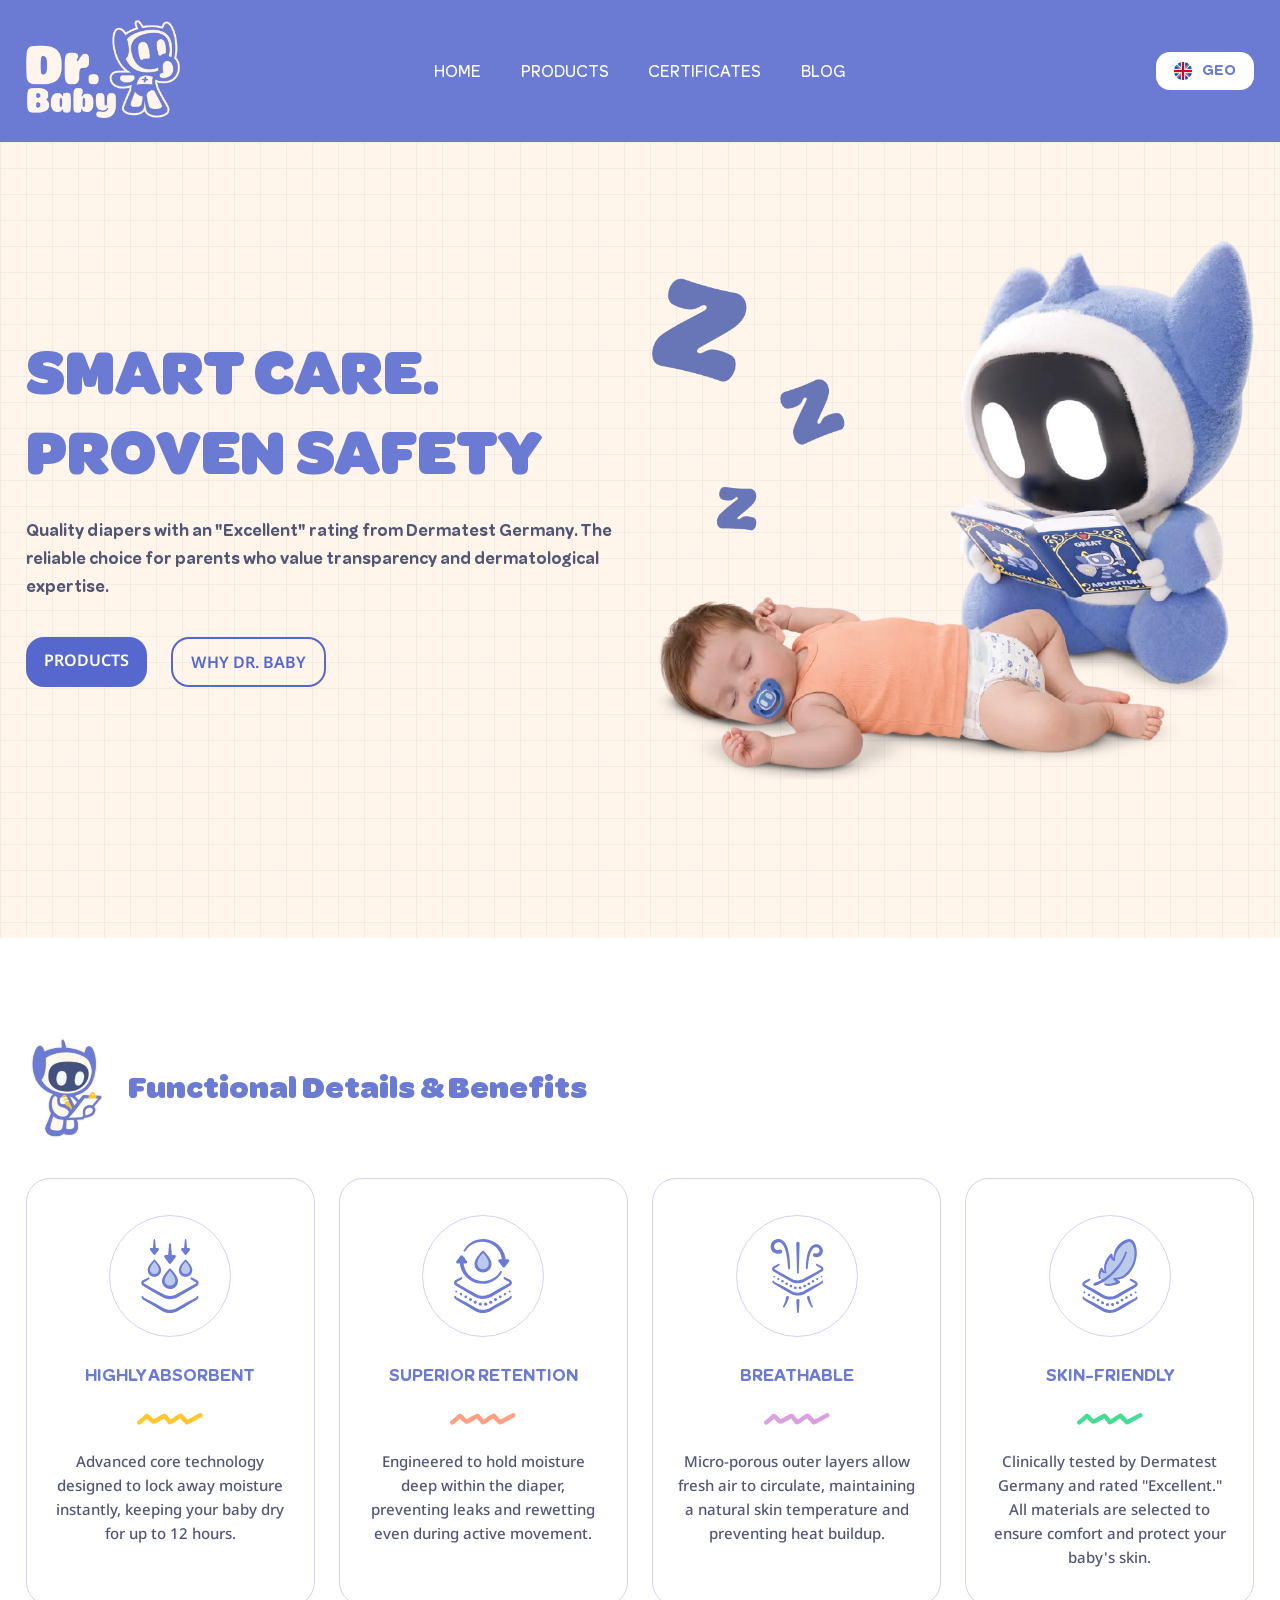
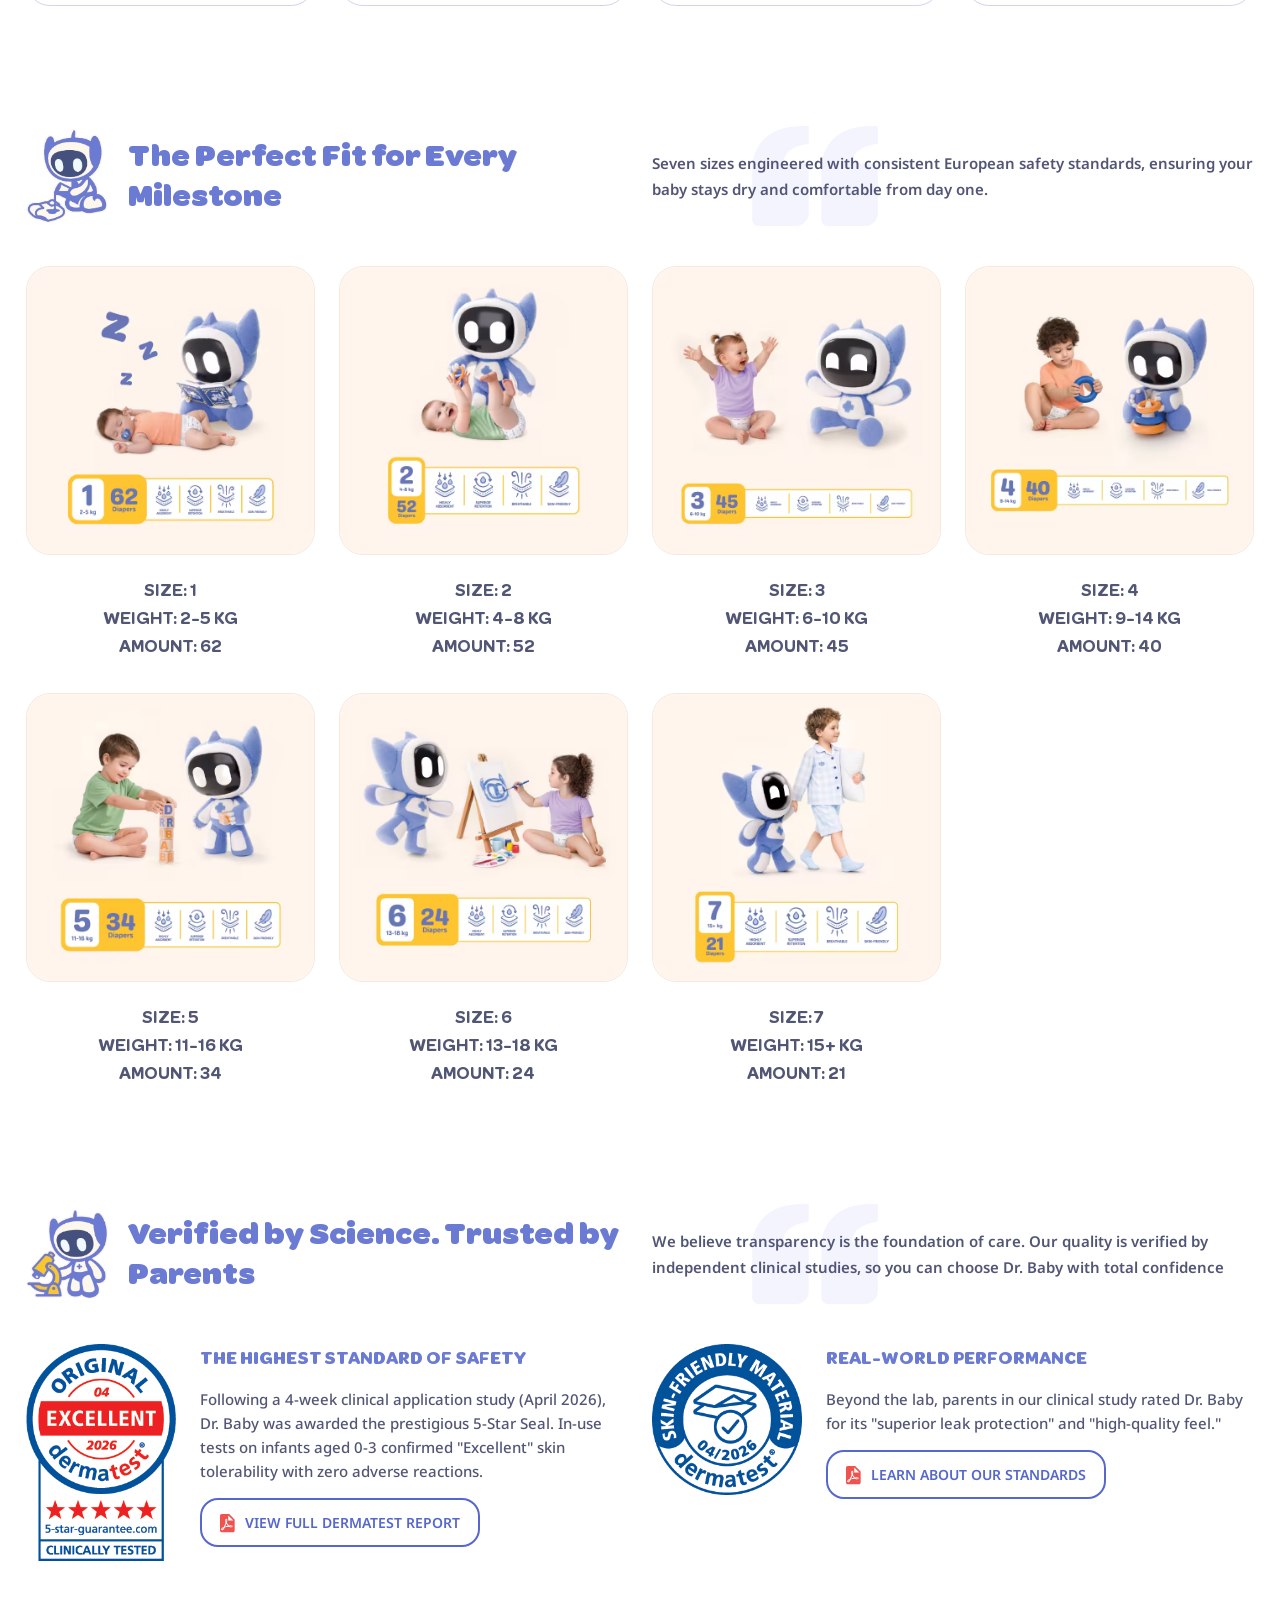
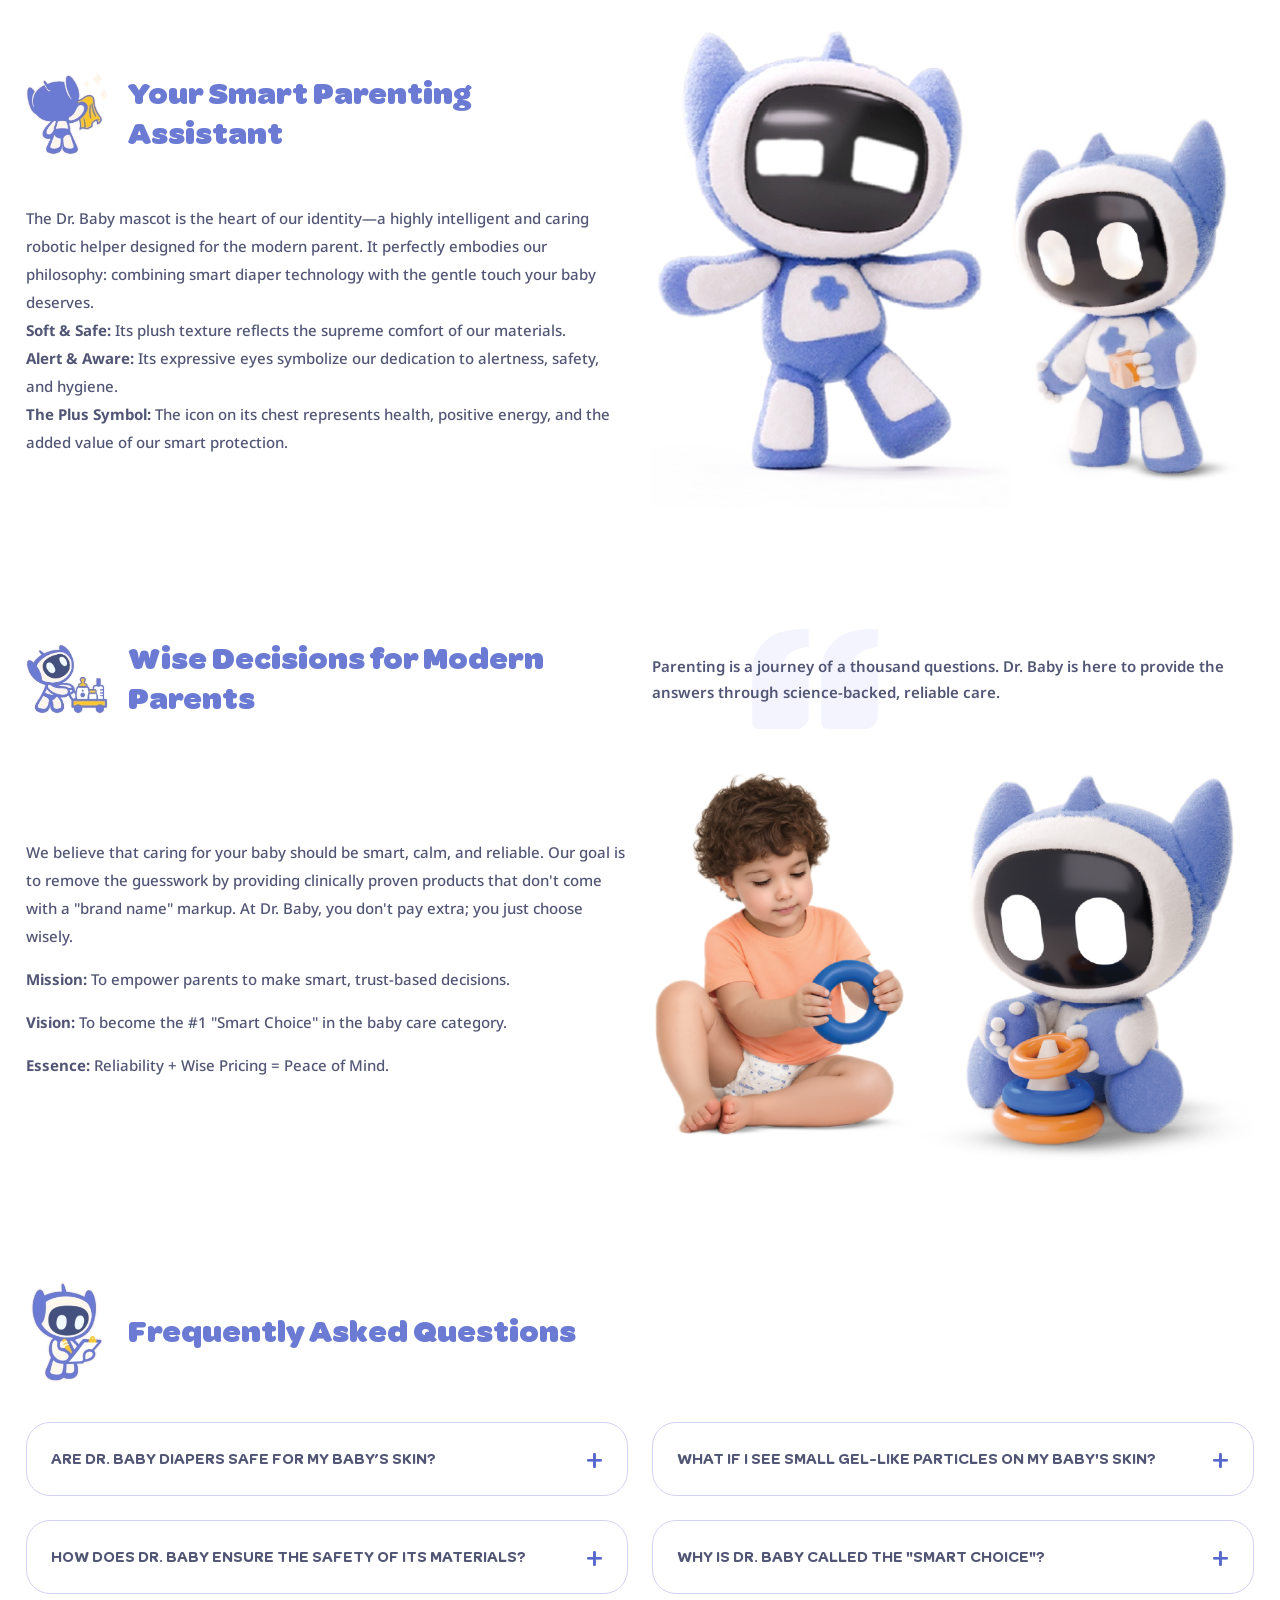
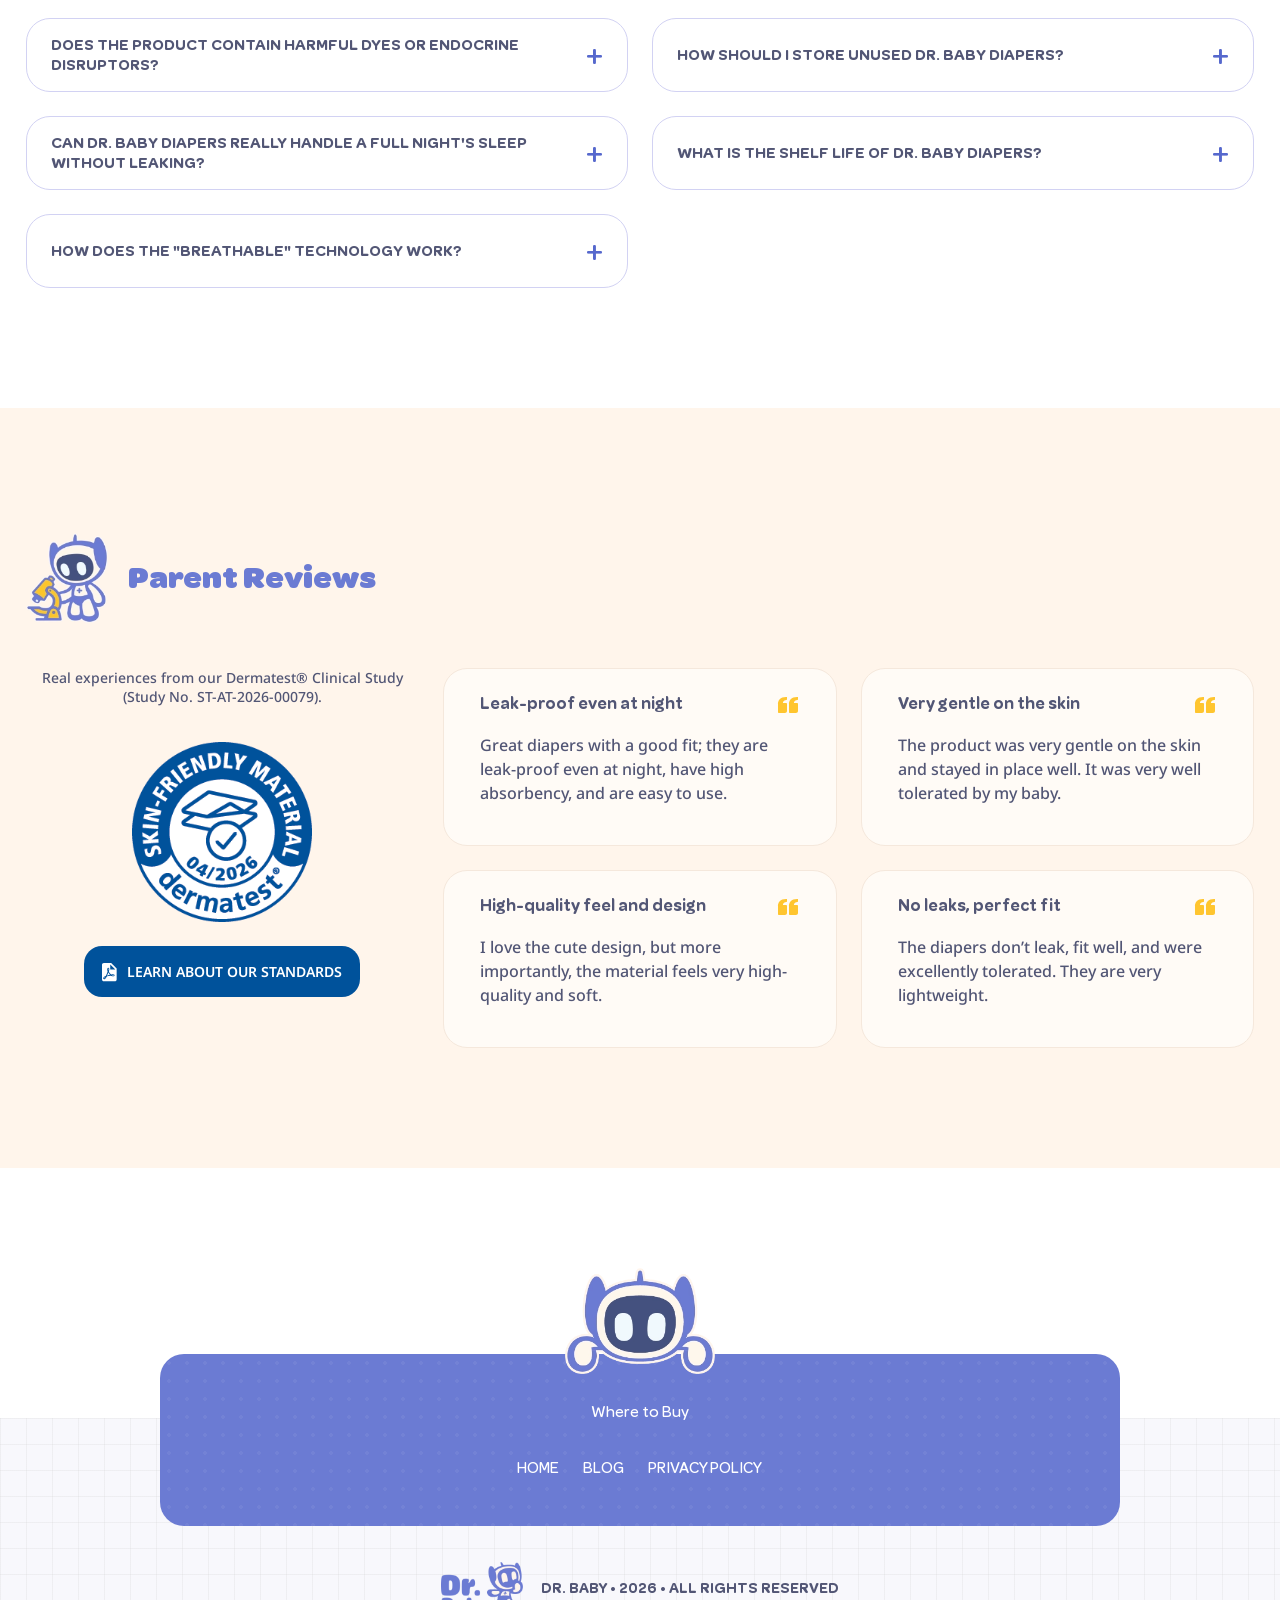
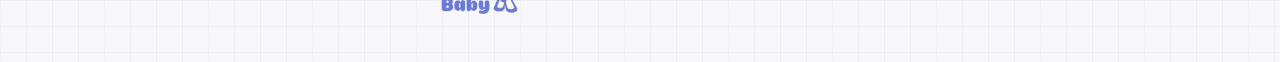
==== index-en.html @ a58a4345 "Add files via upload" ====
<!doctype html>
<html lang="ka_GE">
    <head>
        <!-- Global Meta Tags -->
        <meta charset="UTF-8" />
        <meta name="description" content="Iwebs HTML Meta Description" />
        <meta name="keywords" content="Iwebs, HTML, Meta, Keywords" />
        <meta name="author" content="Tsotne Kalandadze" />
        <meta name="copyright" content="Tsotne Kalandadze" />
        <meta name="robots" content="index,follow" />
        <meta name="theme-color" content="#000" />
        <meta name="viewport" content="width=device-width, initial-scale=1.0" />
        <!-- Open Graph Meta Tags -->
        <meta property="og:title" content="Iwebs HTML Open Graph Meta Title" />
        <meta property="og:type" content="website/article" />
        <meta property="og:url" content="https://localhost/" />
        <meta
            property="og:image"
            content="https://localhost/assets/media/images/meta-image.jpg"
        />
        <meta property="og:site_name" content="Iwebs HTML" />
        <meta
            property="og:description"
            content="Iwebs HTML Open Graph Meta Description"
        />
        <!-- Twitter Card Meta Tags -->
        <meta name="twitter:card" content="summary_large_image" />
        <meta
            name="twitter:description"
            content="Iwebs HTML Twitter Card Meta Description"
        />
        <meta
            name="twitter:title"
            content="Iwebs HTML Twitter Card Meta Title"
        />
        <meta
            name="twitter:image"
            content="https://localhost/assets/media/images/meta-image.jpg"
        />
        <meta name="twitter:site" content="@iwebshtml" />
        <meta name="twitter:creator" content="@iwebshtml" />
        <!-- Favicons -->
        <link
            rel="apple-touch-icon"
            sizes="180x180"
            href="assets/media/images/favicon/apple-touch-icon.png"
        />
        <link
            rel="icon"
            type="image/png"
            sizes="32x32"
            href="assets/media/images/favicon/favicon-32x32.png"
        />
        <link
            rel="icon"
            type="image/png"
            sizes="16x16"
            href="assets/media/images/favicon/favicon-16x16.png"
        />
        <link rel="manifest" href="site.webmanifest" />
        <!-- Title -->
        <title>Iwebs HTML - Title Tag</title>
        <!-- Canonical URLs -->
        <link rel="canonical" href="https://localhost/" />
        <!-- Styles -->
        <link rel="stylesheet" href="assets/css/fonts.css" />
        <link rel="stylesheet" href="assets/css/main.css" />
        <link rel="stylesheet" href="assets/css/responsive.css" />
    </head>
    <body>
        <header class="main-header">
            <div class="main-header-ui container">
                <div class="header-ui-lft">
                    <a href="#">
                        <img class="header-logo-img" 
                        title="Dr. Baby"
                        alt="Dr. Baby Logo" 
                        src="assets/media/images/drbaby-logo-white.webp">
                    </a>
                </div>

                <div class="header-ui-ctr">
                    <input type="checkbox" id="hamburger" class="hamburger" />
                    <label for="hamburger" class="hamburger-label">
                        <div class="hamburger-icon">
                            <div></div>
                        </div>
                    </label>
                    <nav class="main-nav">
                        <ul>
                            <li><a href="#">Home</a></li>
                            <li><a href="#">Products</a></li>
                            <li><a href="#">Certificates</a></li>
                            <li><a href="#">Blog</a></li>
                        </ul>
                    </nav>
                </div>

                <div class="header-ui-rgt">
                    <a href="index.html" class="lang-btn">
                        <div class="lang-btn-icon lang-btn-en"></div>
                        <span class="lang-btn-txt">GEO</span>
                    </a>
                </div>
            </div>
        </header>
        <!-- /END OF MAIN HEADER -->

        <main class="main-content">

            <section class="hero-section">
                <div class="hero-section-ui container grid grid-2">
                    <div class="hero-section-lft">
                        <div class="hero-section-lft-ui">
                            <h1 class="hero-section-h1">Smart Care. <br> Proven Safety</h1>
                            <h2 class="hero-section-h2">Quality diapers with an "Excellent" rating from Dermatest Germany. The reliable choice for parents who value transparency and dermatological expertise.</h2>
                            <div class="hero-btns">
                                <a href="#" class="btn-standard btn-purple">Products</a>
                                <a href="#" class="btn-standard btn-transparent">Why dr. baby</a>
                            </div>
                        </div>
                    </div>
                    <div class="hero-section-rgt">
                        <div class="hero-section-img-div"></div>
                    </div>
                </div>
            </section>
            <!-- /END OF HERO SECTION -->

            <section class="features-section">
                <div class="features-section-ui container">
                    
                    <div class="section-header">
                        <div class="section-header-lft">
                            <div class="section-mascot features-section-mascot"></div>
                            <h3 class="section-header-h3">Functional Details & Benefits</h3>
                        </div>
                    </div>

                    <div class="features-cards grid grid-4">
                        
                        <div class="features-card">
                            <div class="features-card-icon features-card-icon-1"></div>
                            <span class="features-card-title">HIGHLY ABSORBENT</span>
                            <div class="features-card-line features-card-line-1"></div>
                            <span class="features-card-txt">Advanced core technology designed to lock away moisture instantly, keeping your baby dry for up to 12 hours.</span>
                        </div>

                        <div class="features-card">
                            <div class="features-card-icon features-card-icon-2"></div>
                            <span class="features-card-title">SUPERIOR RETENTION</span>
                            <div class="features-card-line features-card-line-2"></div>
                            <span class="features-card-txt"> Engineered to hold moisture deep within the diaper, preventing leaks and rewetting even during active movement.</span>
                        </div>

                        <div class="features-card">
                            <div class="features-card-icon features-card-icon-3"></div>
                            <span class="features-card-title">BREATHABLE</span>
                            <div class="features-card-line features-card-line-3"></div>
                            <span class="features-card-txt">Micro-porous outer layers allow fresh air to circulate, maintaining a natural skin temperature and preventing heat buildup.</span>
                        </div>

                        <div class="features-card">
                            <div class="features-card-icon features-card-icon-4"></div>
                            <span class="features-card-title">SKIN-FRIENDLY</span>
                            <div class="features-card-line features-card-line-4"></div>
                            <span class="features-card-txt">Clinically tested by Dermatest Germany and rated "Excellent." All materials are selected to ensure comfort and protect your baby's skin.</span>
                        </div>
                    
                    </div>
                
                </div>
            </section>
            <!-- /END OF FEATURES SECTION -->

            <section class="products-section">
                <div class="products-section-ui container">
                    
                    <div class="section-header section-header-wq">
                        <div class="section-header-lft">
                            <div class="section-mascot products-section-mascot"></div>
                            <h3 class="section-header-h3">The Perfect Fit for Every Milestone</h3>
                        </div>
                        <div class="section-header-rgt">
                            <p class="section-header-quote">Seven sizes engineered with consistent European safety standards, ensuring your baby stays dry and comfortable from day one.</p>
                        </div>
                    </div>

                    <div class="product-cards grid grid-4">
                        
                        <div class="product-card">
                            <div class="product-card-img-div">
                                <img class="product-card-img img-scale" 
                                alt="DR.BABY Product Image"
                                title="DR.BABY Product Image"
                                src="assets/media/images/product-images/Product-1-1.avif">
                            </div>
                            <div class="product-card-info">
                                <span class="product-card-info-txt">Size: 1</span>
                                <span class="product-card-info-txt">Weight: 2-5 KG</span>
                                <span class="product-card-info-txt">Amount: 62</span>
                            </div>
                        </div>

                        <div class="product-card">
                            <div class="product-card-img-div">
                                <img class="product-card-img img-scale" 
                                alt="DR.BABY Product Image"
                                title="DR.BABY Product Image"
                                src="assets/media/images/product-images/Product-2-2.avif">
                            </div>
                            <div class="product-card-info">
                                <span class="product-card-info-txt">Size: 2</span>
                                <span class="product-card-info-txt">Weight: 4-8 KG</span>
                                <span class="product-card-info-txt">Amount: 52</span>
                            </div>
                        </div>

                        <div class="product-card">
                            <div class="product-card-img-div">
                                <img class="product-card-img img-scale" 
                                alt="DR.BABY Product Image"
                                title="DR.BABY Product Image"
                                src="assets/media/images/product-images/Product-3-3.avif">
                            </div>
                            <div class="product-card-info">
                                <span class="product-card-info-txt">Size: 3</span>
                                <span class="product-card-info-txt">Weight: 6-10 KG</span>
                                <span class="product-card-info-txt">Amount: 45</span>
                            </div>
                        </div>

                        <div class="product-card">
                            <div class="product-card-img-div">
                                <img class="product-card-img img-scale" 
                                alt="DR.BABY Product Image"
                                title="DR.BABY Product Image"
                                src="assets/media/images/product-images/Product-4-4.avif">
                            </div>
                            <div class="product-card-info">
                                <span class="product-card-info-txt">Size: 4</span>
                                <span class="product-card-info-txt">Weight: 9-14 KG</span>
                                <span class="product-card-info-txt">Amount: 40</span>
                            </div>
                        </div>

                        <div class="product-card">
                            <div class="product-card-img-div">
                                <img class="product-card-img img-scale" 
                                alt="DR.BABY Product Image"
                                title="DR.BABY Product Image"
                                src="assets/media/images/product-images/Product-5-5.avif">
                            </div>
                            <div class="product-card-info">
                                <span class="product-card-info-txt">Size: 5</span>
                                <span class="product-card-info-txt">Weight: 11-16 KG</span>
                                <span class="product-card-info-txt">Amount: 34</span>
                            </div>
                        </div>

                        <div class="product-card">
                            <div class="product-card-img-div">
                                <img class="product-card-img img-scale" 
                                alt="DR.BABY Product Image"
                                title="DR.BABY Product Image"
                                src="assets/media/images/product-images/Product-6-6.avif">
                            </div>
                            <div class="product-card-info">
                                <span class="product-card-info-txt">Size: 6</span>
                                <span class="product-card-info-txt">Weight: 13-18 KG</span>
                                <span class="product-card-info-txt">Amount: 24</span>
                            </div>
                        </div>

                        <div class="product-card">
                            <div class="product-card-img-div">
                                <img class="product-card-img img-scale" 
                                alt="DR.BABY Product Image"
                                title="DR.BABY Product Image"
                                src="assets/media/images/product-images/Product-7-7.avif">
                            </div>
                            <div class="product-card-info">
                                <span class="product-card-info-txt">Size: 7</span>
                                <span class="product-card-info-txt">Weight: 15+ KG</span>
                                <span class="product-card-info-txt">Amount: 21</span>
                            </div>
                        </div>
                    
                    </div>
                
                </div>
            </section>
            <!-- /END OF PRODUCTS SECTION -->

            <!--<section class="certificates-section">
                <div class="certificates-section-ui container">

                    <div class="section-header section-header-wq">
                        <div class="section-header-lft">
                            <div class="section-mascot certificates-section-mascot"></div>
                            <h3 class="section-header-h3">მეცნიერულად დადასტურებული სანდოობა მშობლებისთვის</h3>
                        </div>
                        <div class="section-header-rgt">
                            <div class="section-header-quote-icon"></div>
                            <p class="section-header-quote">გვჯერა, რომ ნდობა გამჭვირვალობითაა გამართლებული. საფენების ხარისხი შემოწმებული და აღიარებულია დამოუკიდებელი კლინიკური კვლევებით.</p>
                        </div>
                    </div>

                    <div class="certificates-ui grid grid-4">
                        
                        <div class="certificates">
                            
                            <div class="certificate">
                                <div class="certificate-image-div">
                                     <img alt=""
                                     title=""
                                     class="certificate-image"
                                     src="assets/media/images/CERTIFICATE-1.webp" alt="">
                                </div>
                                <div class="certificate-info">
                                    <span class="certificate-title">უსაფრთხოების უმაღლესი სტანდარტი</span>
                                    <p class="certificate-description">4-კვირიანი კლინიკური კვლევის შემდეგ Dr. Baby-ის 5-ვარსკვლავიანი ბეჭედი მიენიჭა. 0-3 ასაკის ჩვილებში ჩატარებული ტესტების შედეგად შეინიშნა კანის ,,განსაკუთრებული ამტანობა” ყოველგვარი უკუჩვენების გარეშე.</p>
                                    <a href="#" 
                                       target="_blank"
                                       class="btn-standard btn-transparent btn-transparent-file certificates-btn">
                                       <span class="file-btn-icon file-btn-icon-red"></span>
                                        სრული ანგარიში
                                    </a>
                                </div>
                            </div>

                            <div class="line line-blue certificates-line"></div>

                            <div class="certificate">
                                <div class="certificate-image-div">
                                     <img alt=""
                                     title=""
                                     class="certificate-image"
                                     src="assets/media/images/CERTIFICATE-2.webp" alt="">
                                </div>
                                <div class="certificate-info">
                                    <span class="certificate-title">რეალური შედეგები</span>
                                    <p class="certificate-description">კლინიკურ კვლევაში მონაწილე მშობლები აღნიშნავენ, რომ Dr. Baby-ის საფენები უმაღლესი ეფექტურობით და შესანიშნავი ხარისხით გამოირჩევა.</p>
                                    <a href="#" 
                                       target="_blank"
                                       class="btn-standard btn-transparent btn-transparent-file certificates-btn">
                                       <span class="file-btn-icon file-btn-icon-red"></span>
                                        გაეცანით სტანდარტებს
                                    </a>
                                </div>
                            </div>

                        </div>
                        
                        <div class="certificates-3d-mascot-div">

                            <div class="certificates-3d-mascot"></div>

                        </div>
                    
                    </div>
                
                </div>
            </section>-->
            <!-- /END OF CERTIFICATES SECTION -->

            <section class="certificates-section-v2">
                <div class="certificates-section-ui-v2 container">

                    <div class="section-header section-header-wq">
                        <div class="section-header-lft">
                            <div class="section-mascot certificates-section-mascot"></div>
                            <h3 class="section-header-h3">Verified by Science. Trusted by Parents</h3>
                        </div>
                        <div class="section-header-rgt">
                            <p class="section-header-quote">We believe transparency is the foundation of care. Our quality is verified by independent clinical studies, so you can choose Dr. Baby with total confidence</p>
                        </div>
                    </div>

                    <div class="certificates-ui-v2 grid grid-2">
                        
                        <div class="certificate-v1">
                            <div class="certificate-v1-image-div">
                                <img alt=""
                                title=""
                                class="certificate-image-v1"
                                src="assets/media/images/CERTIFICATE-1.webp" alt="">
                            </div>
                            <div class="certificate-info-v1">
                                <span class="certificate-title">The Highest Standard of Safety</span>
                                <p class="certificate-description">Following a 4-week clinical application study (April 2026), Dr. Baby was awarded the prestigious 5-Star Seal. In-use tests on infants aged 0-3 confirmed "Excellent" skin tolerability with zero adverse reactions.</p>
                                <a href="#" 
                                    target="_blank"
                                    class="btn-standard btn-transparent btn-transparent-file certificates-btn">
                                    <span class="file-btn-icon file-btn-icon-red"></span>
                                    View Full Dermatest Report
                                </a>
                            </div>
                        </div>
                        
                        <div class="certificate-v1">
                            <div class="certificate-v1-image-div">
                                <img alt=""
                                title=""
                                class="certificate-image-v1"
                                src="assets/media/images/CERTIFICATE-2.webp" alt="">
                            </div>
                            <div class="certificate-info-v1">
                                <span class="certificate-title">Real-World Performance</span>
                                <p class="certificate-description">Beyond the lab, parents in our clinical study rated Dr. Baby for its "superior leak protection" and "high-quality feel."</p>
                                <a href="#" 
                                    target="_blank"
                                    class="btn-standard btn-transparent btn-transparent-file certificates-btn">
                                    <span class="file-btn-icon file-btn-icon-red"></span>
                                    Learn About Our Standards
                                </a>
                            </div>
                        </div>
                    
                    </div>

                </div>
            </section>

            <section class="mascot-section">
                <div class="mascot-section-ui container">

                    <div class="about-mascot-content grid grid-2">
                        
                        <div class="about-mascot-content-lft">

                            <div class="section-header mascot-section-header">
                                <div class="section-header-lft">
                                    <div class="section-mascot mascot-section-mascot"></div>
                                    <h3 class="section-header-h3">Your Smart Parenting Assistant</h3>
                                </div>
                            </div>

                            <div class="about-mascot-txt-div">
                                <p class="about-mascot-txt">The Dr. Baby mascot is the heart of our identity—a highly intelligent and caring robotic helper designed for the modern parent. It perfectly embodies our philosophy: combining smart diaper technology with the gentle touch your baby deserves.
                                    <br><b>Soft & Safe:</b> Its plush texture reflects the supreme comfort of our materials. 
                                    <br><b>Alert & Aware:</b> Its expressive eyes symbolize our dedication to alertness, safety, and hygiene.
 
                                    <br><b>The Plus Symbol:</b> The icon on its chest represents health, positive energy, and the added value of our smart protection. 
                                </p>
                            </div>
                        
                        </div>
                        
                        <div class="about-mascot-content-rgt">
                            <div class="about-mascot-3d-mascot"></div>
                        </div>
                    
                    </div>

                </div>
            </section>
            <!-- /END OF ABOUT MASCOT SECTION -->

            <section class="about-us-section">
                <div class="about-us-section-ui container">

                    <div class="section-header section-header-wq mascot-section-header">
                        <div class="section-header-lft">
                            <div class="section-mascot about-us-section-mascot"></div>
                            <h3 class="section-header-h3">Wise Decisions for Modern Parents</h3>
                        </div>
                         <div class="section-header-rgt">
                            <p class="section-header-quote">Parenting is a journey of a thousand questions. Dr. Baby is here to provide the answers through science-backed, reliable care.</p>
                        </div>
                    </div>

                    <div class="about-us-ui grid grid-2">

                        <div class="about-us-ui-lft">
                            <div class="about-us-ui-lft-content">
                                <p class="about-us-txt">We believe that caring for your baby should be smart, calm, and reliable. Our goal is to remove the guesswork by providing clinically proven products that don't come with a "brand name" markup. At Dr. Baby, you don't pay extra; you just choose wisely.</p>
                                <p class="about-us-txt"><b>Mission:</b> To empower parents to make smart, trust-based decisions.</p>
                                <p class="about-us-txt"><b>Vision:</b> To become the #1 "Smart Choice" in the baby care category.</p> 
                                <p class="about-us-txt"><b>Essence:</b> Reliability + Wise Pricing = Peace of Mind.</p>
                            </div>
                        </div>

                        <div class="about-us-ui-rgt">
                            <div class="about-us-ui-img-div"></div>
                        </div>

                    </div>

                </div>
            </section>
            <!-- /END OF ABOUT US SECTION -->

            <section class="faq-section">
                <div class="faq-section-ui container">

                    <div class="section-header">
                        <div class="section-header-lft">
                            <div class="section-mascot features-section-mascot"></div>
                            <h3 class="section-header-h3">Frequently Asked Questions</h3>
                        </div>
                    </div>

                    <div class="faq-container">
                        
                        <div class="faq-column">
                            
                            <div class="faq-item">
                                <button class="faq-question">
                                    Are Dr. Baby diapers safe for my baby’s skin?
                                    <span class="icon">+</span>
                                </button>
                            
                                <div class="faq-answer">
                                    <div class="faq-answer-inner">
                                        <p>Yes. Dr. Baby diapers have been clinically tested under dermatological control and awarded the 5-Star Seal by Dermatest Germany. In a 4-week clinical study (April 2026), the product was rated "Excellent" with zero skin reactions or irritation reported among test subjects.</p>
                                    </div>
                                </div>
                            </div>

                            <div class="faq-item">
                                <button class="faq-question">
                                    How does Dr. Baby ensure the safety of its materials?
                                    <span class="icon">+</span>
                                </button>
                            
                                <div class="faq-answer">
                                    <div class="faq-answer-inner">
                                        <p>We prioritize safety at the source by selecting non-hazardous raw materials. Our core components, such as the breathable films and nonwoven fabrics, are evaluated for cytotoxicity and skin compatibility. They contain no substances of very high concern (SVHC) and are not classified as persistent, bioaccumulative, or toxic (PBT).</p>
                                    </div>
                                </div>
                            </div>

                            <div class="faq-item">
                                <button class="faq-question">
                                    Does the product contain harmful dyes or endocrine disruptors?
                                    <span class="icon">+</span>
                                </button>
                            
                                <div class="faq-answer">
                                    <div class="faq-answer-inner">
                                        <p>No. Our materials do not contain substances with endocrine-disrupting properties. Any pigments used are encapsulated within the resin and are not intended for release, ensuring they do not come into direct contact with your baby's skin.</p>
                                    </div>
                                </div>
                            </div>

                             <div class="faq-item">
                                <button class="faq-question">
                                    Can Dr. Baby diapers really handle a full night's sleep without leaking?
                                    <span class="icon">+</span>
                                </button>
                            
                                <div class="faq-answer">
                                    <div class="faq-answer-inner">
                                        <p>Yes. Our "Superior Retention" technology is designed to hold moisture deep within the diaper. During our clinical study, parents specifically noted that the diapers are "leak-proof even at night" and maintain their fit even during active movement.</p>
                                    </div>
                                </div>
                            </div>

                             <div class="faq-item">
                                <button class="faq-question">
                                    How does the "Breathable" technology work?
                                    <span class="icon">+</span>
                                </button>
                            
                                <div class="faq-answer">
                                    <div class="faq-answer-inner">
                                        <p>Dr. Baby uses a specialized Polyethylene Breathable Film. This material is designed to prevent leaks while allowing air to circulate, which helps maintain a natural skin temperature and protects the skin from moisture-related irritation.</p>
                                    </div>
                                </div>
                            </div>

                        </div><!-- /end of faq-column-1 -->

                        <div class="faq-column">

                            <div class="faq-item">
                                <button class="faq-question">
                                    What if I see small gel-like particles on my baby's skin? 
                                    <span class="icon">+</span>
                                </button>
                            
                                <div class="faq-answer">
                                    <div class="faq-answer-inner">
                                        <p>These particles are part of our safe, absorbent gelling material. Like all ingredients in our diapers, this material is non-toxic and is not a skin sensitizer. If particles appear, they can be easily removed by gently wiping your baby's skin.</p>
                                    </div>
                                </div>
                            </div>

                            <div class="faq-item">
                                <button class="faq-question">
                                    Why is Dr. Baby called the "Smart Choice"?
                                    <span class="icon">+</span>
                                </button>
                            
                                <div class="faq-answer">
                                    <div class="faq-answer-inner">
                                        <p>Dr. Baby represents a balance of high-level European testing and wise pricing. We invest in independent laboratory verification, like our Dermatest® "Excellent" rating, to provide the same level of safety as legacy brands without the expensive marketing markups.</p>
                                    </div>
                                </div>
                            </div>

                            <div class="faq-item">
                                <button class="faq-question">
                                    How should I store unused Dr. Baby diapers?
                                    <span class="icon">+</span>
                                </button>
                            
                                <div class="faq-answer">
                                    <div class="faq-answer-inner">
                                        <p>To maintain optimal functional properties, keep diapers in a dry, cool, and closed environment away from direct sunlight.</p>
                                    </div>
                                </div>
                            </div>

                            <div class="faq-item">
                                <button class="faq-question">
                                    What is the shelf life of Dr. Baby diapers?
                                    <span class="icon">+</span>
                                </button>
                            
                                <div class="faq-answer">
                                    <div class="faq-answer-inner">
                                        <p>When stored correctly, our high-quality materials are expected to remain stable with no loss of functional properties for at least 12 months from the date of manufacture.</p>
                                    </div>
                                </div>
                            </div>

                        </div><!-- /end of faq-column-2 -->
                    </div>

                </div>
            </section>
            <!-- /END OF FAQ SECTION -->

            <section class="ratings-section">
                <div class="ratings-section-ui container">

                    <div class="section-header">
                        <div class="section-header-lft">
                            <div class="section-mascot certificates-section-mascot"></div>
                            <h3 class="section-header-h3">Parent Reviews</h3>
                        </div>
                    </div>

                    <div class="ratings-ui grid grid-3">
                        
                        <div class="ratings-ui-lft">
                            
                            <div class="ratings-disclaimer">
                                <span class="ratings-disclaimer-txt">Real experiences from our Dermatest® Clinical Study (Study No. ST-AT-2026-00079).</span>
                            </div>
                            
                            <div class="ratings-certificate">
                                
                                <img title=""
                                alt=""
                                src="assets/media/images/CERTIFICATE-2.webp"
                                class="ratings-certificate-img">
                                
                                <a href="#" 
                                target="_blank"
                                class="btn-standard btn-blue btn-blue-file ratings-btn">
                                <span class="file-btn-icon file-btn-icon-blue"></span>
                                Learn About Our Standards
                                </a>

                            </div>

                        </div>

                        <div class="ratings-ui-rgt grid grid-2">

                            <div class="rating-card">
                                <div class="rating-card-top">
                                    <span class="rating-card-title">Leak-proof even at night</span>
                                    <div class="rating-card-quote-icon"></div>
                                </div>
                                <p class="rating-card-txt">Great diapers with a good fit; they are leak-proof even at night, have high absorbency, and are easy to use.</p>
                            </div>

                            <div class="rating-card">
                                <div class="rating-card-top">
                                    <span class="rating-card-title">Very gentle on the skin</span>
                                    <div class="rating-card-quote-icon"></div>
                                </div>
                                <p class="rating-card-txt">The product was very gentle on the skin and stayed in place well. It was very well tolerated by my baby.</p>
                            </div>

                            <div class="rating-card">
                                <div class="rating-card-top">
                                    <span class="rating-card-title">High-quality feel and design</span>
                                    <div class="rating-card-quote-icon"></div>
                                </div>
                                <p class="rating-card-txt">I love the cute design, but more importantly, the material feels very high-quality and soft.</p>
                            </div>

                            <div class="rating-card">
                                <div class="rating-card-top">
                                    <span class="rating-card-title">No leaks, perfect fit</span>
                                    <div class="rating-card-quote-icon"></div>
                                </div>
                                <p class="rating-card-txt">The diapers don’t leak, fit well, and were excellently tolerated. They are very lightweight.</p>
                            </div>
                            
                        </div>

                    </div>

                </div>
            </section>
            <!-- /END OF RATINGS SECTION -->

        </main>

        <footer class="main-footer">
            <div class="main-footer-ui container">

                <div class="footer-top-ui">
                
                    <div class="footer-mascot"></div>
                    
                    <div class="footer-top">
                        <span class="footer-info-txt">Where to Buy</span>
                        <nav class="footer-nav">
                            <ul class="footer-nav-ul">
                                <li class="footer-nav-li">
                                    <a href="#" class="footer-nav-a">Home</a>
                                </li>
                                <li class="footer-nav-li">
                                    <a href="#" class="footer-nav-a">Blog</a>
                                </li>
                                <li class="footer-nav-li">
                                    <a href="#" class="footer-nav-a">Privacy Policy</a>
                                </li>
                            </ul>
                        </nav>
                    </div>

                </div>

                <div class="footer-bottom-info">
                    <img alt=""
                    title=""
                    class="footer-logo-img"
                    src="assets/media/images/drbaby-logo-1.webp">
                    <span class="footer-copyright-txt">Dr. Baby   •   2026   •   All Rights Reserved</span>
                </div>

            </div>
        </footer>

        <script src="assets/js/script.js"></script>
    </body>
</html>
---- assets/css/fonts.css ----
@font-face {
    font-family: 'OmnesGeorgian';
    src: url('../fonts/OmnesGeorgian-Black.woff2') format('woff2');
    font-weight: 900;
    font-style: normal;
    font-display: swap;
}

@font-face {
    font-family: 'OmnesGeorgian';
    src: url('../fonts/OmnesGeorgian-Bold.woff2') format('woff2');
    font-weight: bold;
    font-style: normal;
    font-display: swap;
}

@font-face {
    font-family: 'OmnesGeorgian';
    src: url('../fonts/OmnesGeorgian-SemiBold.woff2') format('woff2');
    font-weight: 600;
    font-style: normal;
    font-display: swap;
}

@font-face {
    font-family: 'OmnesGeorgian';
    src: url('../fonts/OmnesGeorgian-Medium.woff2') format('woff2');
    font-weight: 500;
    font-style: normal;
    font-display: swap;
}

@font-face {
    font-family: 'Noto Sans Georgian';
    src: url('../fonts/NotoSansGeorgian-Bold.woff2') format('woff2');
    font-weight: bold;
    font-style: normal;
    font-display: swap;
}

@font-face {
    font-family: 'Noto Sans Georgian';
    src: url('../fonts/NotoSansGeorgian-SemiBold.woff2') format('woff2');
    font-weight: 600;
    font-style: normal;
    font-display: swap;
}

@font-face {
    font-family: 'Noto Sans Georgian';
    src: url('../fonts/NotoSansGeorgian-Medium.woff2') format('woff2');
    font-weight: 500;
    font-style: normal;
    font-display: swap;
}

@font-face {
    font-family: 'SN Pro';
    src: url('../fonts/SNPro-Black.woff2') format('woff2');
    font-weight: 900;
    font-style: normal;
    font-display: swap;
}

@font-face {
    font-family: 'SN Pro';
    src: url('../fonts/SNPro-Bold.woff2') format('woff2');
    font-weight: bold;
    font-style: normal;
    font-display: swap;
}

@font-face {
    font-family: 'SN Pro';
    src: url('../fonts/SNPro-SemiBold.woff2') format('woff2');
    font-weight: 600;
    font-style: normal;
    font-display: swap;
}

@font-face {
    font-family: 'SN Pro';
    src: url('../fonts/SNPro-Medium.woff2') format('woff2');
    font-weight: 500;
    font-style: normal;
    font-display: swap;
}

:root {
    --font-primary: "OmnesGeorgian";  
    --font-regular: "Noto Sans Georgian";
    --font-weight-black: 900;
    --font-weight-bold: bold;
    --font-weight-semibold: 600;
    --font-weight-medium: 500;
}

body.eng {
    --font-primary: "SN Pro";
}
---- assets/css/main.css ----
/*
|---------------------------------------------------------
| MAIN LAYOUT                                      1440PX
|---------------------------------------------------------
|
*/

html {
    scroll-behavior: smooth;
}

body {
    margin: 0;
    min-height: 100vh;
    display: flex;
    flex-direction: column;
    min-width: 340px;
}

.main-content {
    flex: 1;
}

.container {
    width: 96%;
    max-width: 1440px;
    margin: 0 auto;
}

.main-footer {
    margin-top: 250px;
    position: relative;
    background: lightslategray;
}

/*
|---------------------------------------------------------
| GLOBAL STYLES                                    1440PX
|---------------------------------------------------------
|
*/

/* Grid Styles */

.grid {
    display: grid;
    gap: 24px;
}

.grid-1 { grid-template-columns: 1fr; }
.grid-2 { grid-template-columns: repeat(2, 1fr); }
.grid-3 { grid-template-columns: repeat(3, 1fr); }
.grid-4 { grid-template-columns: repeat(4, 1fr); }

:root {
    
    /* Colors */
    --full-black: #000;
    --full-white: #fff;
    --main-txt: #525675;
    --main-purple: #6B7BD3;
    --purple-darker: #5668CD;
    --silent-white: #FFF5EB;
    --main-yellow: #FFC52C;
    --rich-grey: #3B3B3B;
    --white-lilac: #F8F8FC;
    --moon-raker: #D2D2F3;
    --medium-electric-blue: #00529B;
    --cotton-white: #FFFBF6;

    /* Borders */
    --border-radius-main: 24px;
    --border-radius-btn: 18px;
    --border-radius-lang-btn: 14px;
    --border-standard: 1px solid var(--moon-raker);
    --border-yellow: 1px solid #F5E8DC;

    /* Margins and Paddings */
    --section-padding-06-12: 60px 0 120px;
    --section-padding-12-06: 120px 0 60px;
    --section-padding-10-12: 100px 0 120px;
    --section-padding-12-12: 120px 0 120px; 
    --section-padding-12-10: 120px 0 100px; 
    --section-padding-0-12: 0 0 120px;

}

.hero-section { padding: var(--section-padding-06-12); }
.features-section { padding: var(--section-padding-10-12); }
.certificates-section-v2 { padding: var(--section-padding-12-06); }
.about-us-section { padding: var(--section-padding-12-12); }
.faq-section { padding: var(--section-padding-0-12) }
.ratings-section { padding: var(--section-padding-12-12); }

/* Buttons */
.btn-standard {
    display: flex;
    gap: 10px;
    font-size: 16px;
    padding: 12px 18px;
    box-sizing: border-box;
    text-decoration: none;
    font-family: var(--font-regular);
    text-transform: uppercase;
    font-feature-settings: "case" on;
    font-weight: var(--font-weight-semibold);
    border-radius: var(--border-radius-btn);
    transition: background-color 0.3s ease; 
}

.btn-purple { 
    color: var(--full-white);
    background-color: var(--purple-darker);
}

.btn-purple:hover {
    background-color: #404d99;
}

.btn-transparent {
    color: var(--purple-darker);
    border: 2px solid var(--purple-darker);
}

.btn-transparent:hover {
    color: var(--full-white);
    background-color: #404d99;
    border: 2px solid #404d99;
}

.btn-transparent-file, .btn-blue-file {
    display: flex;
    font-size: 14px;
    align-items: center;
}

.file-btn-icon {
    width: 15px;
    height: 19px;
    margin-top: 2px;
    min-width: 15px;
    background-size: 15px 19px;
    background-repeat: no-repeat;
}

.file-btn-icon-red {
    background-image: url('../media/images/pdf-icon-red.svg');
}

.file-btn-icon-blue {
    background-image: url('../media/images/pdf-icon-white-1.svg');
}

.btn-blue {
    color: var(--full-white);
    background-color: var(--medium-electric-blue);
}

.btn-blue:hover {
    background-color: #053f72;
}

/* Section Header */
.section-header {
    display: flex;
    padding-bottom: 40px;
}

.section-header-wq {
    gap: 24px;
}

.section-header-wq .section-header-lft  {
    width: 50%;
}

.section-header-lft {
    display: flex;
    gap: 20px;
    width: 100%;
    max-width: 708px;
    align-items: center;  
}

.section-mascot {
    min-width: 82px;
    height: 100px;
    background-size: contain;
    background-repeat: no-repeat;
    background-position: center;       
}

.section-header-h3 {
    margin: 0;
    font-size: 32px;
    line-height: 40px;
    color: var(--main-purple);
    font-family: var(--font-primary);
    font-feature-settings: "case" on;
    font-weight: var(--font-weight-black);
}

.section-header-rgt {
    width: 50%;
    display: flex;
    align-items: center;
    position: relative;
    background-repeat: no-repeat;
    background-size: 142px 100%;
    background-position: 20%;
    background-image: url('../media/images/quote-icon.svg');
}

.section-header-quote {
    width: 100%;
    z-index: 9;
    margin: 0;
    font-size: 15px;
    line-height: 26px;
    color: var(--main-txt);
    font-family: var(--font-regular);
    font-weight: var(--font-weight-semibold);
}

/* Image Styles */
.img-scale { transition: transform 0.3s ease-in-out; } 
.img-scale:hover { transform: scale(1.08); }

/* Lines */
.line {
    width: 100%;
    height: 1px;
}

.line-blue { background-color: var(--moon-raker); }

/*
|---------------------------------------------------------
| MAIN HEADER                                      1440PX
|---------------------------------------------------------
|
*/

.main-header {
    background-color: var(--main-purple);
}

.main-header-ui {
    display: flex;
    padding: 20px 0;
    align-items: center;
    justify-content: space-between;
}

.header-ui-lft {
    width: 30%;
}

.header-logo-img {
    width: 154px;
    height: auto;
    max-width: 100%;
}

.header-ui-ctr {
    width: 70%;
}

.header-ui-rgt {
    width: 30%;
    display: flex;
    justify-content: end;
}

/* Main Navigation */

.hamburger {
    display: none;
    visibility: hidden;
}

.main-nav {
    font-family: var(--font-primary);
    text-transform: uppercase;
    font-feature-settings: "case" on;
}

.main-nav ul {
    margin: 0;
    padding: 0;
    display: flex;
    list-style: none;
    align-items: center;
    justify-content: center;
}

.main-nav ul li {
    margin: 0 3%;
}

.main-nav ul li a { 
    font-size: 17px;
    text-decoration: none;
    color: var(--full-white);
    font-weight: var(--font-weight-medium);
}

.main-nav ul li a:hover {
    text-decoration: underline;
}

/* Header Button */

.lang-btn {
    display: flex;
    gap: 10px;
    padding: 8px 18px;
    justify-content: center;
    align-items: center;
    text-decoration: none;
    background-color: var(--full-white);
    border-radius: var(--border-radius-lang-btn);
}

.lang-btn-icon {
    width: 18px;
    height: 18px;
    background-size: 18px;
    background-repeat: no-repeat;
}

.lang-btn-en { background-image: url('../media/images/eng-flag.png'); }

.lang-btn-ge { background-image: url('../media/images/geo-flag.png'); }

.lang-btn-txt {
    font-size: 16px;
    margin-bottom: 2px;
    color: var(--main-purple);
    font-family: var(--font-primary);
    font-weight: var(--font-weight-semibold);
}

/*
|---------------------------------------------------------
| HERO SECTION                                     1440PX
|---------------------------------------------------------
|
*/

.hero-section {
    overflow: hidden;
    background-color: var(--silent-white);
    background-image:
        linear-gradient(rgba(217, 217, 217, 0.3) 1px, transparent 1px),
        linear-gradient(90deg, rgba(217, 217, 217, 0.3) 1px, transparent 1px);
    background-size: 26px 26px; 
}

.hero-section-lft {
    display: flex;
    align-items: center;
}

.hero-section-h1 {
    margin: 0;
    font-size: 64px;
    line-height: 80px;
    color: var(--main-purple);
    text-transform: uppercase;
    font-feature-settings: "case" on;
    font-family: var(--font-primary);
    font-weight: var(--font-weight-black);
}

.hero-section-h2 {
    font-size: 17px;
    line-height: 28px;
    margin: 24px 0 36px;
    color: var(--main-txt);
    font-family: var(--font-primary);
    font-weight: var(--font-weight-semibold);
}

.hero-btns {
    display: flex;
    gap: 24px;
}

.hero-section-img-div {
    width: 100%;
    height: 616px;
    background-size: contain;
    background-position: center;
    background-repeat: no-repeat;
    background-image: url('../media/images/drbaby-hero-image-1.webp');
}

/*
|---------------------------------------------------------
| FEATRUES SECTION                                 1440PX
|---------------------------------------------------------
|
*/

.features-section {
    overflow: hidden;
    box-sizing: border-box;
}

.features-section-mascot {
    background-image: url('../media/images/drbaby-mascot-small-1.webp');
}

.features-card {
    display: flex;
    flex-direction: column;
    padding: 36px 24px;
    text-align: center;
    align-items: center;
    box-sizing: border-box;
    border: var(--border-standard);
    border-radius: var(--border-radius-main);
}

.features-card-icon {
    width: 120px;
    height: 120px;
    margin-bottom: 24px;
    border-radius: 100%;
    background-size: 58px 74px;
    background-repeat: no-repeat;
    background-position: center;
    border: var(--border-standard);
    transition: transform 0.4s ease-in-out; 
    transform-style: preserve-3d; 
}

.features-card:hover .features-card-icon {
    transform: rotateY(180deg);
}

.features-card-title {
    font-size: 18px;
    line-height: 28px;
    color: var(--main-purple);
    font-family: var(--font-primary);
    font-feature-settings: "case" on;
    font-weight: var(--font-weight-semibold);
}

.features-card-line {
    width: 66px;
    height: 12px;
    margin: 24px;
    background-size: 66px 12px;
    background-repeat: no-repeat;
}

.features-card-txt {
    font-size: 15px;
    line-height: 24px;
    color: var(--main-txt);
    font-family: var(--font-regular);
}

.features-card-icon-1 {
    background-image: url('../media/images/feature-icon-1.svg');
}

.features-card-icon-2 {
    background-image: url('../media/images/feature-icon-2.svg');
}

.features-card-icon-3 {
    background-image: url('../media/images/feature-icon-3.svg');
}

.features-card-icon-4 {
    background-image: url('../media/images/feature-icon-4.svg');
}

.features-card-line-1 {
    background-image: url('../media/images/card-doodle-line-v1.svg');
}

.features-card-line-2 {
    background-image: url('../media/images/card-doodle-line-v2.svg');
}

.features-card-line-3 {
    background-image: url('../media/images/card-doodle-line-v3.svg');
}

.features-card-line-4 {
    background-image: url('../media/images/card-doodle-line-v4.svg');
}

/*
|---------------------------------------------------------
| PRODUCTS SECTION                                 1440PX
|---------------------------------------------------------
|
*/

.products-section-mascot {
    background-image: url('../media/images/drbaby-mascot-small-2.webp');
}

.product-cards {
    gap: 36px 24px;
}

.product-card {
    max-width: 400px;
    margin: 0 auto;
}

.product-card-img-div {
    overflow: hidden;
    aspect-ratio: 1 / 1;
    box-sizing: border-box;
    border: var(--border-yellow);
    border-radius: var(--border-radius-main);
}

.product-card-img {
    width: 100%;
    height: auto;
    object-fit: cover;
}

.product-card-info {
    display: flex;
    gap: 6px;
    margin-top: 24px;
    flex-direction: column;
    align-items: center;
}

.product-card-info-txt,
.product-claim {
    font-size: 18px;
    color: var(--main-txt);
    text-transform: uppercase;
    font-feature-settings: "case" on;
    font-family: var(--font-primary);
    font-weight: var(--font-weight-semibold);
}

/*
|---------------------------------------------------------
| CERTIFICATES SECTION                             1440PX
|---------------------------------------------------------
|
*/

.certificates-section {
    padding: var(--section-padding-12-12);
}

.certificates-section-mascot {
    background-image: url('../media/images/drbaby-mascot-small-3.webp');
}

.certificates {
    display: flex;
    gap: 36px;
    flex-direction: column;
    grid-column: span 3; 
}

.certificate {
    display: flex;
    gap: 24px;
}

.certificate-image-div {
    width: 15%;
    height: auto;
}

.certificate-image {
    width: 100%;
}

.certificates-btn {
    width: auto;
}

.certificate-info {
    width: 85%;
    display: flex;
    gap: 6px;
    flex-direction: column;
    align-items: flex-start;
}

.certificate-title {
    font-size: 18px;
    line-height: 28px;
    color: var(--main-purple);
    text-transform: uppercase;
    font-feature-settings: "case" on;
    font-family: var(--font-primary);
    font-weight: var(--font-weight-bold);
}

.certificate-description{
    font-size: 15px;
    line-height: 24px;
    color: var(--main-txt);
    font-family: var(--font-regular);
    font-weight: var(--font-weight-medium);
}

.certificates-3d-mascot {
    width: 100%;
    height: 100%;
    background-position: center;
    background-repeat: no-repeat;
    background-size: contain;
    background-image: url('../media/images/drbaby-3d-mascot-1-1.webp');
}

/*
|---------------------------------------------------------
| CERTIFICATES SECTION V2                          1440PX
|---------------------------------------------------------
|
*/

.certificate-v1 {
    display: flex;
    gap: 24px;
    flex-direction: row;
}

.certificate-v1-image-div {
    width: 26%;
    height: auto;
}

.certificate-image-v1 {
    width: 100%;
    height: auto;
}

.certificate-info-v1 {
    display: flex;
    width: 74%;
    flex-direction: column;
    align-items: flex-start;
}

/*
|---------------------------------------------------------
| ABOUT MASCOT SECTION                             1440PX
|---------------------------------------------------------
|
*/

.mascot-section-mascot {
    background-image: url('../media/images/drbaby-mascot-small-4.webp');
}

.about-mascot-content-lft {
    display: flex;
    flex-direction: column;
    justify-content: center;
}

.about-mascot-txt {
    font-size: 15px;
    line-height: 28px;
    margin-top: 0;
    color: var(--main-txt);
    font-family: var(--font-regular);
    font-weight: var(--font-weight-medium);
}

.about-mascot-content-rgt {
    max-height: 496px;
}

.about-mascot-3d-mascot {
    width: 100%;
    height: 100%;
    aspect-ratio:  617 / 496;
    background-position: right;
    background-repeat: no-repeat;
    background-size: contain;
    background-image: url('../media/images/drbaby-3d-mascot-6.webp');
}

/*
|---------------------------------------------------------
| ABOUT US SECTION                                 1440PX
|---------------------------------------------------------
|
*/

.about-us-section-mascot {
    background-image: url('../media/images/drbaby-mascot-small-6.webp');
}

.about-us-ui-lft {
    display: flex;
    align-items: center;
}

.about-us-txt {
    font-size: 15px;
    line-height: 28px;
    margin-top: 0;
    color: var(--main-txt);
    font-family: var(--font-regular);
    font-weight: var(--font-weight-medium);
}

.about-us-ui-img-div {
    max-height: 500px;
}

.about-us-ui-img-div {
    width: 100%;
    height: 100%;
    aspect-ratio:  767 / 500;
    background-position: right;
    background-repeat: no-repeat;
    background-size: contain;
    background-image: url('../media/images/drbaby-3d-mascot-7.png');
}

/*
|---------------------------------------------------------
| FAQ SECTION                                      1440PX
|---------------------------------------------------------
|
*/

.faq-container {
    display: flex;
    gap: 24px; 
    margin: 0 auto;
    align-items: flex-start;
    font-family: sans-serif;
}

.faq-column {
    flex: 1;
    gap: 24px; 
    display: flex;
    flex-direction: column;
}

.faq-item {
    overflow: hidden;
    box-sizing: border-box;
    border: var(--border-standard);
    border-radius: var(--border-radius-main);
    transition: border-color 0.3s ease;
}

.faq-question {
    display: flex;
    width: 100%;
    padding: 16px 24px;
    font-size: 16px;
    color: var(--main-txt);
    cursor: pointer;
    border: none;
    background: none;
    align-items: center;
    text-align: left;
    justify-content: space-between;
    font-family: var(--font-primary);
    font-weight: var(--font-weight-semibold);
    text-transform: uppercase;
    font-feature-settings: "case" on;
    transition: color 0.3s ease;
}

.faq-question .icon {
    font-size: 32px;
    font-weight: 400;
    color: var(--purple-darker); 
    transition: transform 0.3s ease, color 0.3s ease;
}

.icon {
    padding-left: 14px;
}

.faq-answer {
    max-height: 0;
    overflow: hidden;
    transition: max-height 0.4s ease-out;
}

.faq-answer-inner {
    font-size: 15px;
    line-height: 24px;
    color: var(--main-txt);
    padding: 0 24px 24px 24px;
    font-family: var(--font-regular);
    font-weight: var(--font-weight-medium);
}

.faq-item.active {
    border-color: var(--main-purple);
}

.faq-item.active .faq-question {
    color: var(--purple-darker); 
}

.faq-item.active .faq-question .icon {
    color: var(--purple-darker); 
    transform: rotate(45deg); 
}

/*
|---------------------------------------------------------
| RATINGS SECTION                                  1440PX
|---------------------------------------------------------
|
*/

.ratings-section {
    background-color: var(--silent-white);
}

.ratings-ui-lft {
    display: flex;
    gap: 36px;
    text-align: center;
    flex-direction: column;
}

.ratings-disclaimer-txt {
    font-size: 14px;
    
    color: var(--main-txt);
    font-family: var(--font-regular);
    font-weight: var(--font-weight-mediumregular);
}

.ratings-certificate {
    display: flex;
    gap: 24px;
    align-items: center;
    flex-direction: column;
}

.ratings-certificate-img {
    width: 100%;
    height: auto;
    max-width: 180px;
}

.ratings-btn {
    padding: 15px 18px;
}

.ratings-ui-rgt {
    height: 100%;
    grid-column: span 2;
}

.rating-card {
    padding: 24px 36px;
    box-sizing: border-box;
    border: var(--border-yellow);
    background-color: var(--cotton-white);
    border-radius: var(--border-radius-main);
    
}

.rating-card-top {
    display: flex;
    gap: 8px;
    align-items: start;
    justify-content: space-between;
}

.rating-card-title {
    font-size: 17px;
    color: var(--main-txt);
    font-family: var(--font-primary);
    font-weight: var(--font-weight-semibold);
}

.rating-card-quote-icon {
    min-width: 24px;
    height: 24px;
    background-size: 24px;
    background-image: url('../media/images/quote-icon-yellow.svg');
}

.rating-card-txt {
    font-size: 16px;
    line-height: 24px;
    color: var(--main-txt);
    font-family: var(--font-regular);
    font-weight: var(--font-weight-medium);
}

/*
|---------------------------------------------------------
| MAIN FOOTER                                      1440PX
|---------------------------------------------------------
|
*/

.main-footer {
    padding-bottom: 48px;
    background-color: var(--white-lilac);
    background-image:
        linear-gradient(rgba(217, 217, 217, 0.3) 1px, transparent 1px),
        linear-gradient(90deg, rgba(217, 217, 217, 0.3) 1px, transparent 1px);
    background-size: 26px 26px;
}

.footer-top-ui {
    display: flex;
    margin-top: -150px;
    align-items: center;
    flex-direction: column;
}

.footer-mascot {
    width: 150px;
    height: 106px;
    z-index: 333;
    background-size: contain;
    background-image: url('../media/images/footer-mascot.webp');
}

.footer-top {
    display: flex;
    width: 100%;
    box-sizing: border-box;
    max-width: 960px;
    margin-top: -20px;
    padding: 48px 24px;
    align-items: center;
    flex-direction: column;
    justify-content: center;
    background-color: var(--main-purple);
    border-radius: var(--border-radius-main);
    background-image:
        radial-gradient(circle, rgba(255, 255, 255, 0.05) 2px, transparent 2px);
    background-size: 18px 18px;
}

.footer-info-txt {
    margin-bottom: 36px;
    text-decoration: none;
    color: var(--full-white);
    font-family: var(--font-primary);
}

.footer-nav ul {
    display: flex;
    gap: 24px;
    margin: 0;
    padding: 0;
    list-style: none;
}

.footer-nav ul a {
    text-decoration: none;
    color: var(--full-white);
    text-transform: uppercase;
    font-feature-settings: "case" on;
    font-family: var(--font-primary);
}

.footer-nav ul a:hover {
    text-decoration: underline;
}

.footer-bottom-info {
    display: flex;
    gap: 18px;
    margin-top: 36px;
    align-items: center;
    justify-content: center;
}

.footer-logo-img {
    width: 82px;
    height: 52px;
}

.footer-copyright-txt {
    font-size: 15px;
    color: var(--main-txt);
    text-transform: uppercase;
    font-feature-settings: "case" on;
    font-family: var(--font-primary);
    font-weight: var(--font-weight-semibold);
}
---- assets/css/responsive.css ----
/*
|---------------------------------------------------------
| RESPONSIVE WHEN < 1200PX                               
|---------------------------------------------------------
|
*/

@media only screen and (max-width: 1200px) {

    /*
    |---------------------------------------------------------
    | FEATRUES SECTION                                 1200PX
    |---------------------------------------------------------
    |
    */

    .features-cards {
        grid-template-columns: repeat(2, 1fr);
    }

    .features-card-icon {
        width: 100px;
        height: 100px;
        background-size: 44px 56px;
    }

}

/*
|---------------------------------------------------------
| RESPONSIVE WHEN < 1024PX                               
|---------------------------------------------------------
|
*/

@media only screen and (max-width: 1024px) {

    /*
    |---------------------------------------------------------
    | GLOBAL STYLES                                    1024PX
    |---------------------------------------------------------
    |
    */

    /* Section Header */

    .section-header-wq {
        flex-direction: column;
    }

    .section-header-wq .section-header-lft  {
        width: 100%;
        max-width: none;
    }

    .section-header-rgt {
        width: 100%;
        align-items: center;
        background-position: 10%;
    }

    :root {

        /* Margins and Paddings */
        --section-padding-06-12: 60px 0 60px;
        --section-padding-12-06: 60px 0 60px;
        --section-padding-10-12: 60px 0 60px;
        --section-padding-12-12: 60px 0 60px; 
        --section-padding-12-10: 60px 0 60px; 
        --section-padding-0-12: 0 0 60px;

    }

    /*
    |---------------------------------------------------------
    | MAIN HEADER                                      1024PX
    |---------------------------------------------------------
    |
    */

    .header-logo-img {
        width: 120px;
    }

    .header-ui-ctr {
        width: auto;
    }


    /*
    |---------------------------------------------------------
    | MAIN MENU                                        1024PX
    |---------------------------------------------------------
    |
    */
    
    .hamburger-label {
        display: block;
        visibility: visible;
    }
    
    .hamburger-icon {
        width: 40px;
        cursor: pointer;
        z-index: 9999;
    }
    
    .hamburger-icon:before, 
    .hamburger-icon div, 
    .hamburger-icon:after {
        background-color: #fff;
        border-radius: 3px;
        content: '';
        display: block;
        height: 5px;
        margin: 7px 0;
        transition: transform .3s ease-in-out;
    }
    
    .hamburger:checked + .hamburger-label > .hamburger-icon:before {
        transform: translateY(12px) rotate(135deg);
    }
        
    .hamburger:checked + .hamburger-label > .hamburger-icon div {
        transform: scale(0);
    }
        
    .hamburger:checked + .hamburger-label > .hamburger-icon:after {
        transform: translateY(-12px) rotate(-135deg);
    }
    
    .main-nav {
        display: none;
        visibility: hidden;
    }
    
    .main-nav ul {
        z-index: 99999;
        display: block;
        width: 90%;
        padding: 0;
        margin: 48px 0 0 0;
        font-size: 18px;
        text-align: center;
        list-style: none;
        position: absolute;
        left: 50%;
        -webkit-transform: translateX(-50%);
        transform: translateX(-50%);
    }
    
    .hamburger:checked ~ .main-nav {
        display: block;
        visibility: visible;
    }
    
    .main-nav ul li {
        margin: 0;
        padding: 20px 40px;
        background-color: var(--purple-darker);
    }

    .main-nav ul li:first-child { 
        padding-top: 40px; 
        border-radius: 24px 24px 0 0;
    }
    .main-nav ul li:last-child { 
        padding-bottom: 40px; 
        border-radius: 0 0 24px 24px;
    }

    /*
    |---------------------------------------------------------
    | HERO SECTION                                     1024PX
    |---------------------------------------------------------
    |
    */

    .hero-section-ui {
        grid-template-columns: 1fr;
    }

    .hero-section-lft-ui {
        text-align: center;
    }

    .hero-section-h1 {
        font-size: 48px;
        line-height: 68px;
    }

    .hero-btns {
        justify-content: center;
    }

    .hero-section-img-div {
        height: 400px;
    }

    /*
    |---------------------------------------------------------
    | FEATRUES SECTION                                 1024PX
    |---------------------------------------------------------
    |
    */

    .features-card {
        padding: 24px 18px;
    }

    /*
    |---------------------------------------------------------
    | PRODUCTS SECTION                                 1024PX
    |---------------------------------------------------------
    |
    */

    .product-cards {
        grid-template-columns: repeat(3, 1fr);
    }

    .product-certificate {
        margin-top: 0;
    }

    /*
    |---------------------------------------------------------
    | CERTIFICATES SECTION                             1024PX
    |---------------------------------------------------------
    |
    */

    .certificates-ui {
        grid-template-columns: repeat(1, 1fr);
    }

    .certificate-image-div {
        width: 15%;
    }

    .certificate-info {
        width: 85%;
    }

    /*
    |---------------------------------------------------------
    | CERTIFICATES SECTION V2                          1024PX
    |---------------------------------------------------------
    |
    */

    .certificates-ui-v2 {
        gap: 48px;
        grid-template-columns: repeat(1, 1fr);
    }

    .certificate-v1-image-div {
        width: 15%;
    }

    .certificate-info-v1 {
        width: 85%;
    }

    /*
    |---------------------------------------------------------
    | ABOUT MASCOT SECTION                             1024PX
    |---------------------------------------------------------
    |
    */

    .about-mascot-content {
        grid-template-columns: repeat(3, 1fr);
    }

    .about-mascot-content-lft {
        grid-column: span 2; 
    }

    .about-mascot-content-rgt {
        max-height: none;
        grid-column: span 1;
    }

    .about-mascot-3d-mascot {
        width: 100%;
        aspect-ratio: auto;
        background-position: center;
    }

    /*
    |---------------------------------------------------------
    | ABOUT US SECTION                                 1024PX
    |---------------------------------------------------------
    |
    */

    .about-us-ui {
        grid-template-columns: repeat(1, 1fr);
    }

    .about-us-ui-img-div {
        max-height: 200px;
    }

    .about-us-ui-img-div {
        background-position: center;
    }

    /*
    |---------------------------------------------------------
    | FAQ SECTION                                      1024PX
    |---------------------------------------------------------
    |
    */

    .faq-container {
        flex-direction: column;
    }

    /*
    |---------------------------------------------------------
    | RATINGS SECTION                                  1024PX
    |---------------------------------------------------------
    |
    */

    .ratings-certificate-img {
        max-width: 140px;
    }

    .ratings-ui-rgt {
        grid-template-columns: repeat(1, 1fr);
    }
    
}

/*
|---------------------------------------------------------
| RESPONSIVE WHEN < 768PX                         
|---------------------------------------------------------
|
*/

@media only screen and (max-width: 768px) {

    /*
    |----------------------------------------------
    | GLOBAL STYLES                          768PX
    |----------------------------------------------
    */

    /*
    |---------------------------------------------------------
    | PRODUCTS SECTION                                  768PX
    |---------------------------------------------------------
    |
    */

    .product-cards {
        grid-template-columns: repeat(2, 1fr);
    }

    /*
    |---------------------------------------------------------
    | ABOUT MASCOT SECTION                              768PX
    |---------------------------------------------------------
    |
    */

    .about-mascot-content {
        gap: 24px 0;
        grid-template-columns: repeat(1, 1fr);
    }

    .about-mascot-content-rgt {
        min-height: 200px;
    }

    .about-mascot-3d-mascot {
        background-position: center;
    } 

    /*
    |---------------------------------------------------------
    | RATINGS SECTION                                   768PX
    |---------------------------------------------------------
    |
    */

    .ratings-ui {
        grid-template-columns: repeat(1, 1fr);
    }

    /*
    |---------------------------------------------------------
    | MAIN FOOTER                                       768PX
    |---------------------------------------------------------
    |
    */

    .footer-top {
        text-align: center;
    }

    .footer-nav ul {
        gap: 24px;
        text-align: center;
        flex-direction: column;
    }
    
}

/*
|---------------------------------------------------------
| RESPONSIVE WHEN < 568PX                         
|---------------------------------------------------------
|
*/

@media only screen and (max-width: 568px) {

    /*
    |---------------------------------------------------------
    | GLOBAL STYLES                                     568PX
    |---------------------------------------------------------
    |
    */

    /* Section Header */
    .section-header {
        padding-bottom: 20px;
    }

    .section-header-lft {
        display: flex;
        gap: 12px;
        max-width: 100%;
        text-align: center;
        justify-content: center;  
        flex-direction: column;
    }

    .section-mascot {
        height: 80px;   
    }

    .section-header-h3 {
        font-size: 24px;
        line-height: 30px;
    }

    .section-header-rgt {
        text-align: center;
        background-position: center;
    }

    /*
    |---------------------------------------------------------
    | MAIN HEADER                                       568PX
    |---------------------------------------------------------
    |
    */

    .header-logo-img {
        width: 100px;
    }



    /*
    |---------------------------------------------------------
    | HERO SECTION                                      568PX
    |---------------------------------------------------------
    |
    */

    .hero-section-h1 {
        font-size: 32px;
        line-height: 48px;
    }

    .hero-btns {
        flex-direction: column;
        align-items: center;
    }

    /*
    |---------------------------------------------------------
    | FEATRUES SECTION                                  568PX
    |---------------------------------------------------------
    |
    */

    .features-cards {
        grid-template-columns: repeat(1, 1fr);
    }

    /*
    |---------------------------------------------------------
    | PRODUCTS SECTION                                  568PX
    |---------------------------------------------------------
    |
    */

    .product-cards {
        grid-template-columns: repeat(1, 1fr);
    }

    /*
    |---------------------------------------------------------
    | CERTIFICATES SECTION                             568PX
    |---------------------------------------------------------
    |
    */

    .certificate {
        flex-direction: column;
    }

    .certificate-image-div {
        width: 100%;
        justify-content: center;
        align-items: center;
        text-align: center;
    }

    .certificate-image {
        max-width: 140px;
    }

    .certificate-info {
        width: 100%;
        text-align: center;
        align-items: center;
    }

    /*
    |---------------------------------------------------------
    | CERTIFICATES SECTION V2                           568PX
    |---------------------------------------------------------
    |
    */

    .certificate-v1 {
        align-items: center;
        flex-direction: column;
    }

    .certificate-v1-image-div {
        width: 100%;
        text-align: center;
    }

    .certificate-image-v1 {
        width: 25%;
        min-width: 120px;
    }

    .certificate-info-v1 {
        width: 100%;
        text-align: center;
        align-items: center;
    }

    /*
    |---------------------------------------------------------
    | ABOUT MASCOT SECTION                              568PX
    |---------------------------------------------------------
    |
    */
    
    .about-mascot-txt  {
        text-align: center;
    }

    /*
    |---------------------------------------------------------
    | ABOUT US SECTION                                 1024PX
    |---------------------------------------------------------
    |
    */

    .about-us-ui-lft-content {
        text-align: center;
    }

    /*
    |---------------------------------------------------------
    | MAIN FOOTER                                       568PX
    |---------------------------------------------------------
    |
    */

    .footer-bottom-info {
        text-align: center;
        flex-direction: column;
    }

}
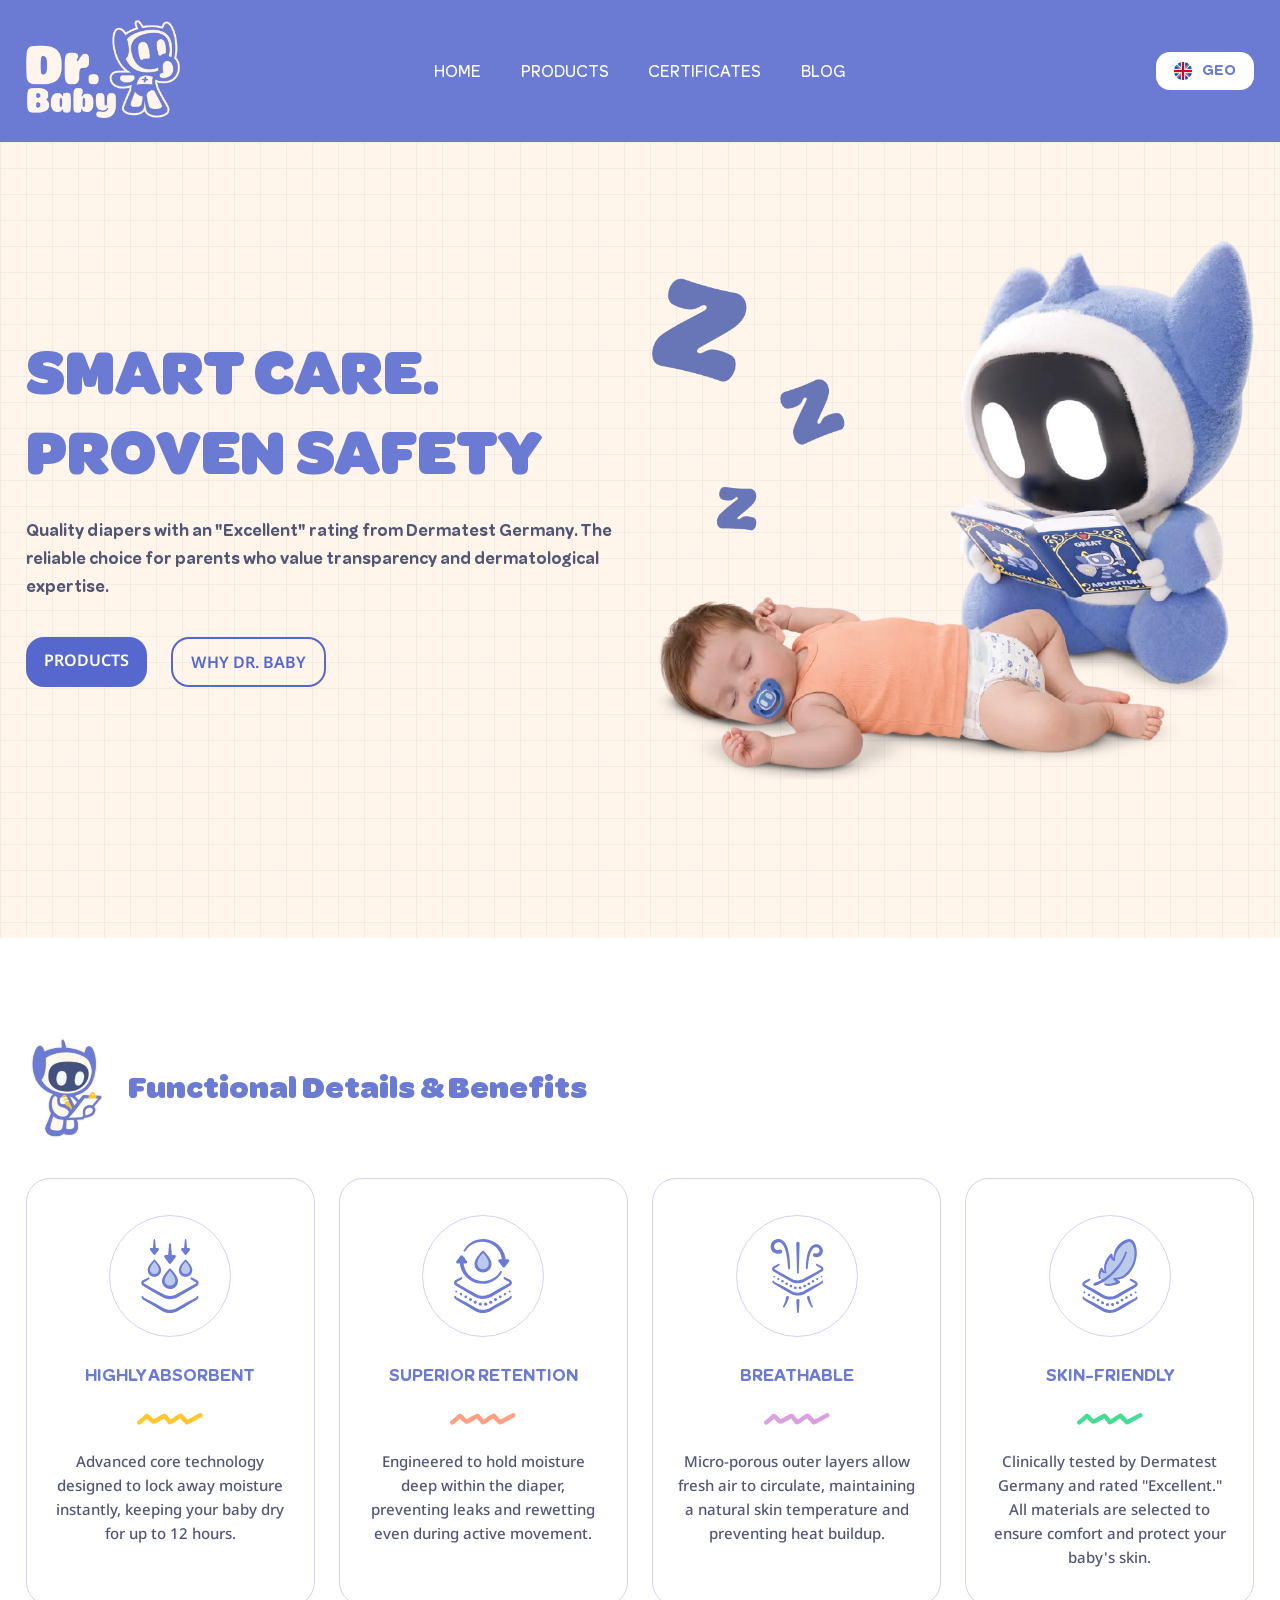
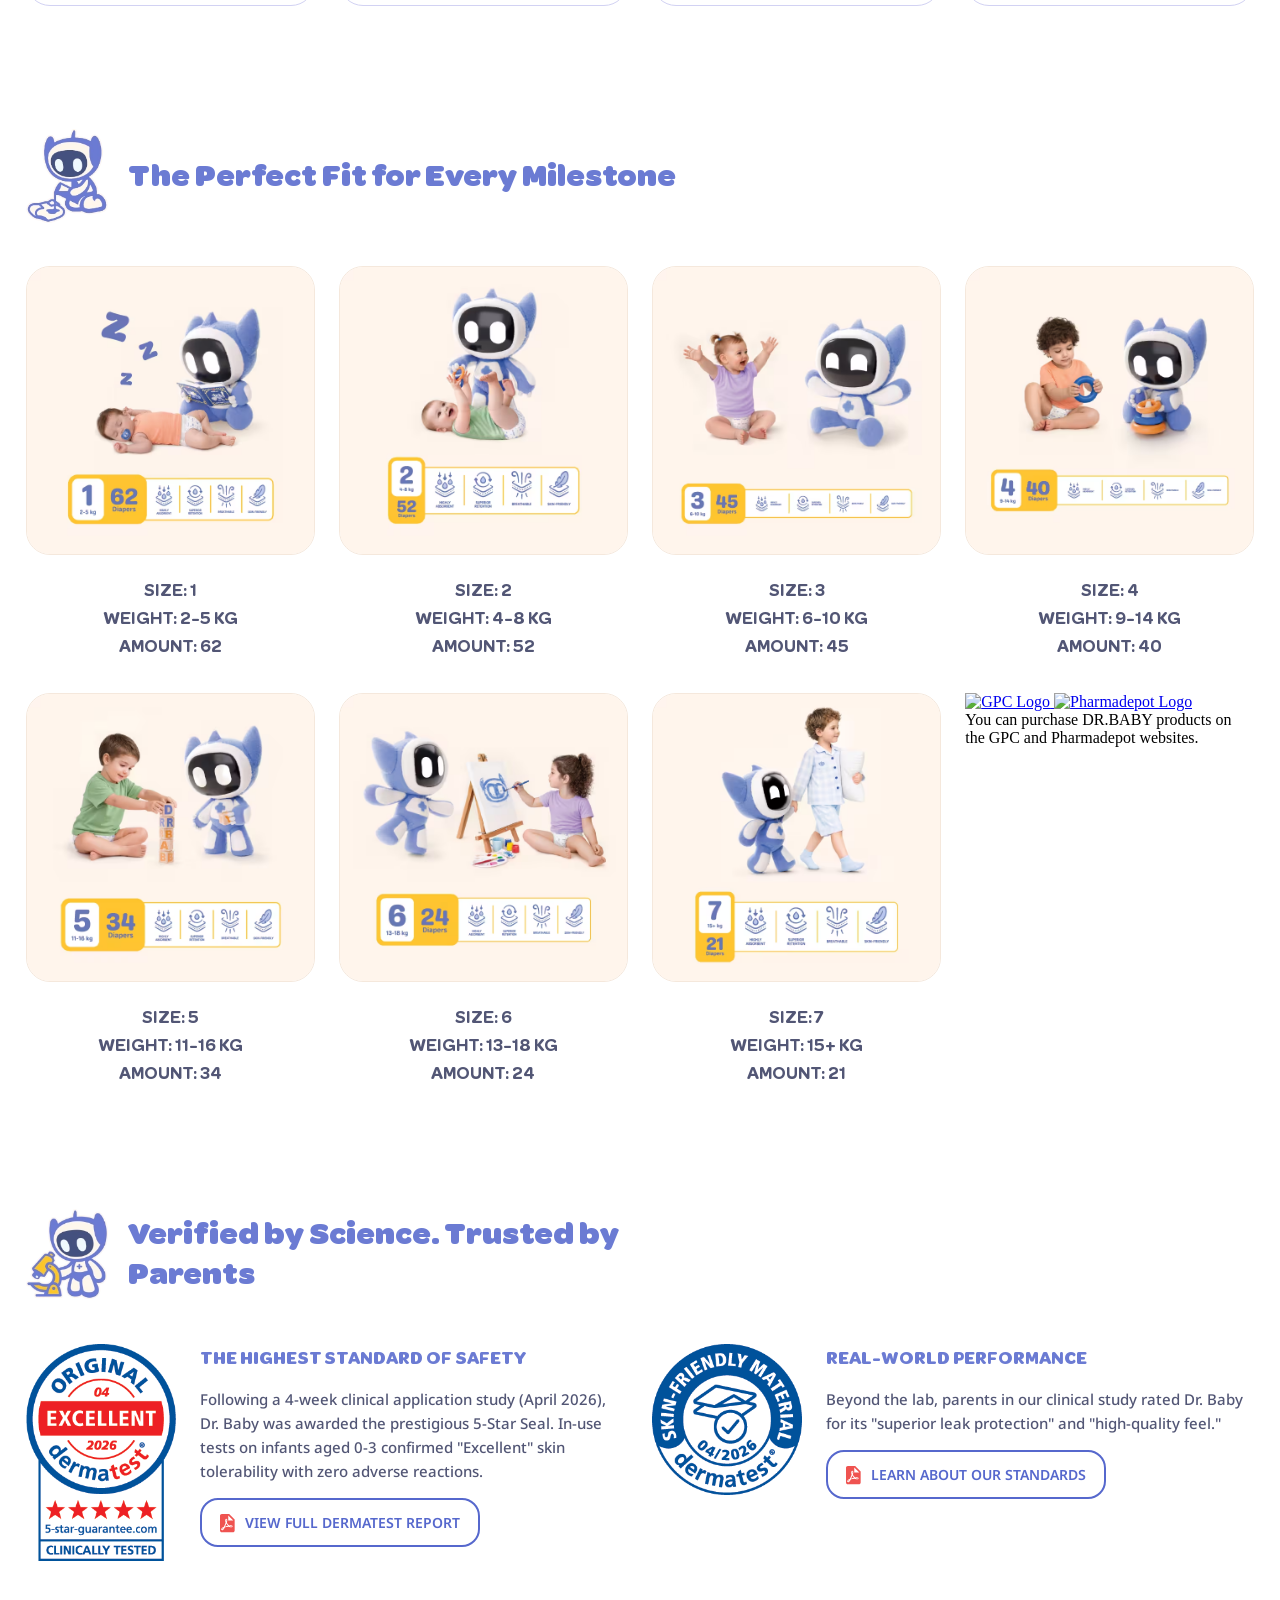
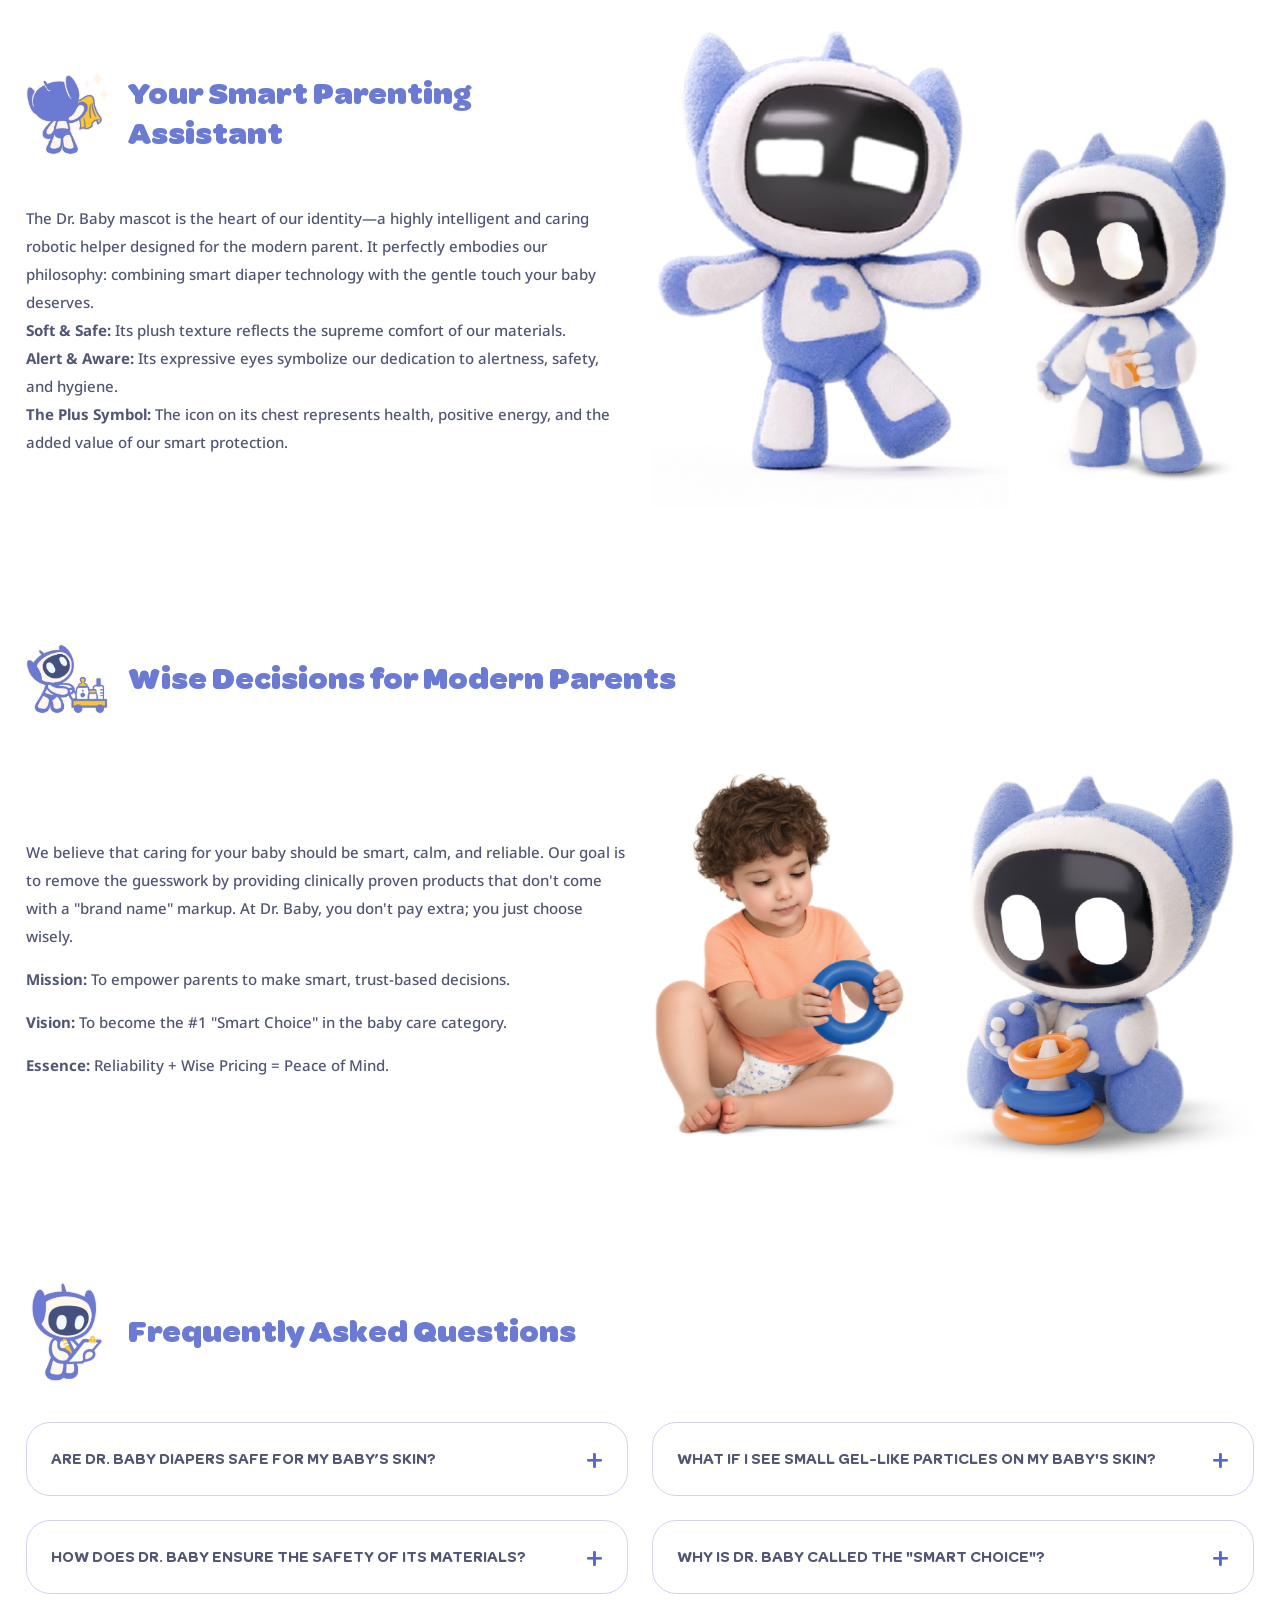
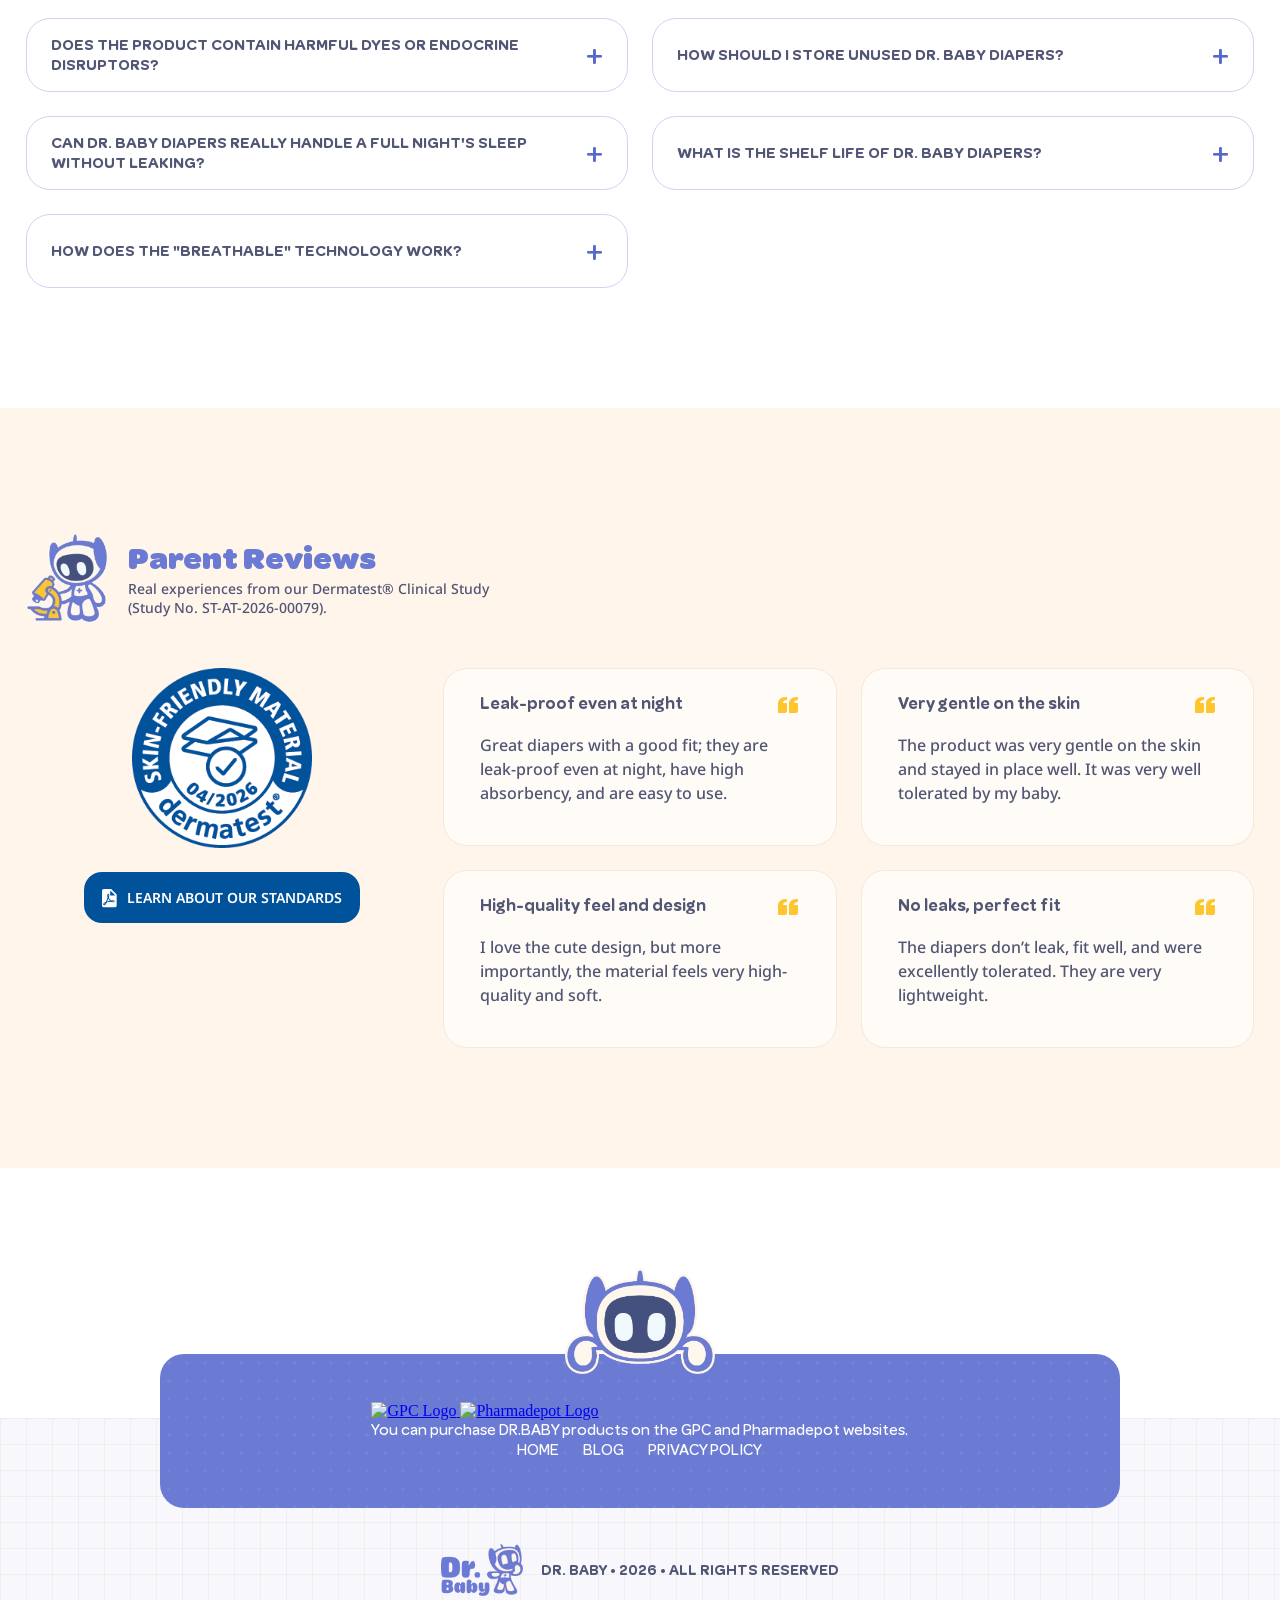
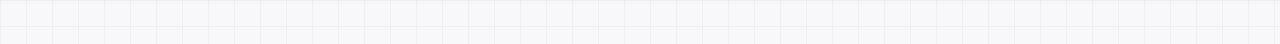
==== commit 0b042702: "Add files via upload" ====
--- a/index-en.html
+++ b/index-en.html
@@ -176,13 +176,10 @@
             <section class="products-section">
                 <div class="products-section-ui container">
                     
-                    <div class="section-header section-header-wq">
+                    <div class="section-header">
                         <div class="section-header-lft">
                             <div class="section-mascot products-section-mascot"></div>
                             <h3 class="section-header-h3">The Perfect Fit for Every Milestone</h3>
-                        </div>
-                        <div class="section-header-rgt">
-                            <p class="section-header-quote">Seven sizes engineered with consistent European safety standards, ensuring your baby stays dry and comfortable from day one.</p>
                         </div>
                     </div>
 
@@ -285,6 +282,28 @@
                                 <span class="product-card-info-txt">Amount: 21</span>
                             </div>
                         </div>
+
+                        <div class="product-card">
+                            <div class="product-buy-info-div">
+                                <div class="product-buy-info">
+                                    <div class="product-buy-logos-div">
+                                        <a href="#" target="_blank" class="product-buy-logo-a">
+                                            <img title="GPC"
+                                            alt="GPC Logo"
+                                            class="product-buy-logo"
+                                            src="assets/media/images/gpc-logo-blue.webp">
+                                        </a>
+                                        <a href="#" target="_blank" class="product-buy-logo-a product-buy-logo-ph">
+                                            <img title="Pharmadepot"
+                                            alt="Pharmadepot Logo"
+                                            class="product-buy-logo"
+                                            src="assets/media/images/pharmadepot-logo-color.svg">
+                                        </a>
+                                    </div>
+                                    <span class="product-buy-info-txt">You can purchase DR.BABY products on the GPC and Pharmadepot websites.</span>
+                                 </div>
+                            </div>
+                        </div>
                     
                     </div>
                 
@@ -292,88 +311,13 @@
             </section>
             <!-- /END OF PRODUCTS SECTION -->
 
-            <!--<section class="certificates-section">
-                <div class="certificates-section-ui container">
-
-                    <div class="section-header section-header-wq">
-                        <div class="section-header-lft">
-                            <div class="section-mascot certificates-section-mascot"></div>
-                            <h3 class="section-header-h3">მეცნიერულად დადასტურებული სანდოობა მშობლებისთვის</h3>
-                        </div>
-                        <div class="section-header-rgt">
-                            <div class="section-header-quote-icon"></div>
-                            <p class="section-header-quote">გვჯერა, რომ ნდობა გამჭვირვალობითაა გამართლებული. საფენების ხარისხი შემოწმებული და აღიარებულია დამოუკიდებელი კლინიკური კვლევებით.</p>
-                        </div>
-                    </div>
-
-                    <div class="certificates-ui grid grid-4">
-                        
-                        <div class="certificates">
-                            
-                            <div class="certificate">
-                                <div class="certificate-image-div">
-                                     <img alt=""
-                                     title=""
-                                     class="certificate-image"
-                                     src="assets/media/images/CERTIFICATE-1.webp" alt="">
-                                </div>
-                                <div class="certificate-info">
-                                    <span class="certificate-title">უსაფრთხოების უმაღლესი სტანდარტი</span>
-                                    <p class="certificate-description">4-კვირიანი კლინიკური კვლევის შემდეგ Dr. Baby-ის 5-ვარსკვლავიანი ბეჭედი მიენიჭა. 0-3 ასაკის ჩვილებში ჩატარებული ტესტების შედეგად შეინიშნა კანის ,,განსაკუთრებული ამტანობა” ყოველგვარი უკუჩვენების გარეშე.</p>
-                                    <a href="#" 
-                                       target="_blank"
-                                       class="btn-standard btn-transparent btn-transparent-file certificates-btn">
-                                       <span class="file-btn-icon file-btn-icon-red"></span>
-                                        სრული ანგარიში
-                                    </a>
-                                </div>
-                            </div>
-
-                            <div class="line line-blue certificates-line"></div>
-
-                            <div class="certificate">
-                                <div class="certificate-image-div">
-                                     <img alt=""
-                                     title=""
-                                     class="certificate-image"
-                                     src="assets/media/images/CERTIFICATE-2.webp" alt="">
-                                </div>
-                                <div class="certificate-info">
-                                    <span class="certificate-title">რეალური შედეგები</span>
-                                    <p class="certificate-description">კლინიკურ კვლევაში მონაწილე მშობლები აღნიშნავენ, რომ Dr. Baby-ის საფენები უმაღლესი ეფექტურობით და შესანიშნავი ხარისხით გამოირჩევა.</p>
-                                    <a href="#" 
-                                       target="_blank"
-                                       class="btn-standard btn-transparent btn-transparent-file certificates-btn">
-                                       <span class="file-btn-icon file-btn-icon-red"></span>
-                                        გაეცანით სტანდარტებს
-                                    </a>
-                                </div>
-                            </div>
-
-                        </div>
-                        
-                        <div class="certificates-3d-mascot-div">
-
-                            <div class="certificates-3d-mascot"></div>
-
-                        </div>
-                    
-                    </div>
-                
-                </div>
-            </section>-->
-            <!-- /END OF CERTIFICATES SECTION -->
-
             <section class="certificates-section-v2">
                 <div class="certificates-section-ui-v2 container">
 
-                    <div class="section-header section-header-wq">
+                    <div class="section-header">
                         <div class="section-header-lft">
                             <div class="section-mascot certificates-section-mascot"></div>
                             <h3 class="section-header-h3">Verified by Science. Trusted by Parents</h3>
-                        </div>
-                        <div class="section-header-rgt">
-                            <p class="section-header-quote">We believe transparency is the foundation of care. Our quality is verified by independent clinical studies, so you can choose Dr. Baby with total confidence</p>
                         </div>
                     </div>
 
@@ -421,6 +365,7 @@
 
                 </div>
             </section>
+            <!-- /END OF CERTIFICATES SECTION -->
 
             <section class="mascot-section">
                 <div class="mascot-section-ui container">
@@ -460,13 +405,10 @@
             <section class="about-us-section">
                 <div class="about-us-section-ui container">
 
-                    <div class="section-header section-header-wq mascot-section-header">
+                    <div class="section-header mascot-section-header">
                         <div class="section-header-lft">
                             <div class="section-mascot about-us-section-mascot"></div>
                             <h3 class="section-header-h3">Wise Decisions for Modern Parents</h3>
-                        </div>
-                         <div class="section-header-rgt">
-                            <p class="section-header-quote">Parenting is a journey of a thousand questions. Dr. Baby is here to provide the answers through science-backed, reliable care.</p>
                         </div>
                     </div>
 
@@ -639,17 +581,16 @@
                     <div class="section-header">
                         <div class="section-header-lft">
                             <div class="section-mascot certificates-section-mascot"></div>
-                            <h3 class="section-header-h3">Parent Reviews</h3>
+                            <div class="certificates-section-header-info">
+                                <h3 class="section-header-h3">Parent Reviews</h3>
+                                <span class="ratings-disclaimer-txt">Real experiences from our Dermatest® Clinical Study <br> (Study No. ST-AT-2026-00079).</span>
+                            </div>
                         </div>
                     </div>
 
                     <div class="ratings-ui grid grid-3">
                         
                         <div class="ratings-ui-lft">
-                            
-                            <div class="ratings-disclaimer">
-                                <span class="ratings-disclaimer-txt">Real experiences from our Dermatest® Clinical Study (Study No. ST-AT-2026-00079).</span>
-                            </div>
                             
                             <div class="ratings-certificate">
                                 
@@ -721,7 +662,23 @@
                     <div class="footer-mascot"></div>
                     
                     <div class="footer-top">
-                        <span class="footer-info-txt">Where to Buy</span>
+                        <div class="footer-buy-div">
+                            <div class="footer-buy-logos-div">
+                                <a href="#" target="_blank" class="footer-buy-logo-a">
+                                    <img title="GPC"
+                                    alt="GPC Logo"
+                                    class="footer-buy-logo"
+                                    src="assets/media/images/gpc-logo-white.webp">
+                                </a>
+                                <a href="#" target="_blank" class="footer-buy-logo-a footer-buy-logo-ph">
+                                    <img title="Pharmadepot"
+                                    alt="Pharmadepot Logo"
+                                    class="footer-buy-logo"
+                                    src="assets/media/images/pharmadepot-logo-white.svg">
+                                </a>
+                            </div>
+                            <span class="footer-info-txt">You can purchase DR.BABY products on the GPC and Pharmadepot websites.</span>
+                        </div>
                         <nav class="footer-nav">
                             <ul class="footer-nav-ul">
                                 <li class="footer-nav-li">
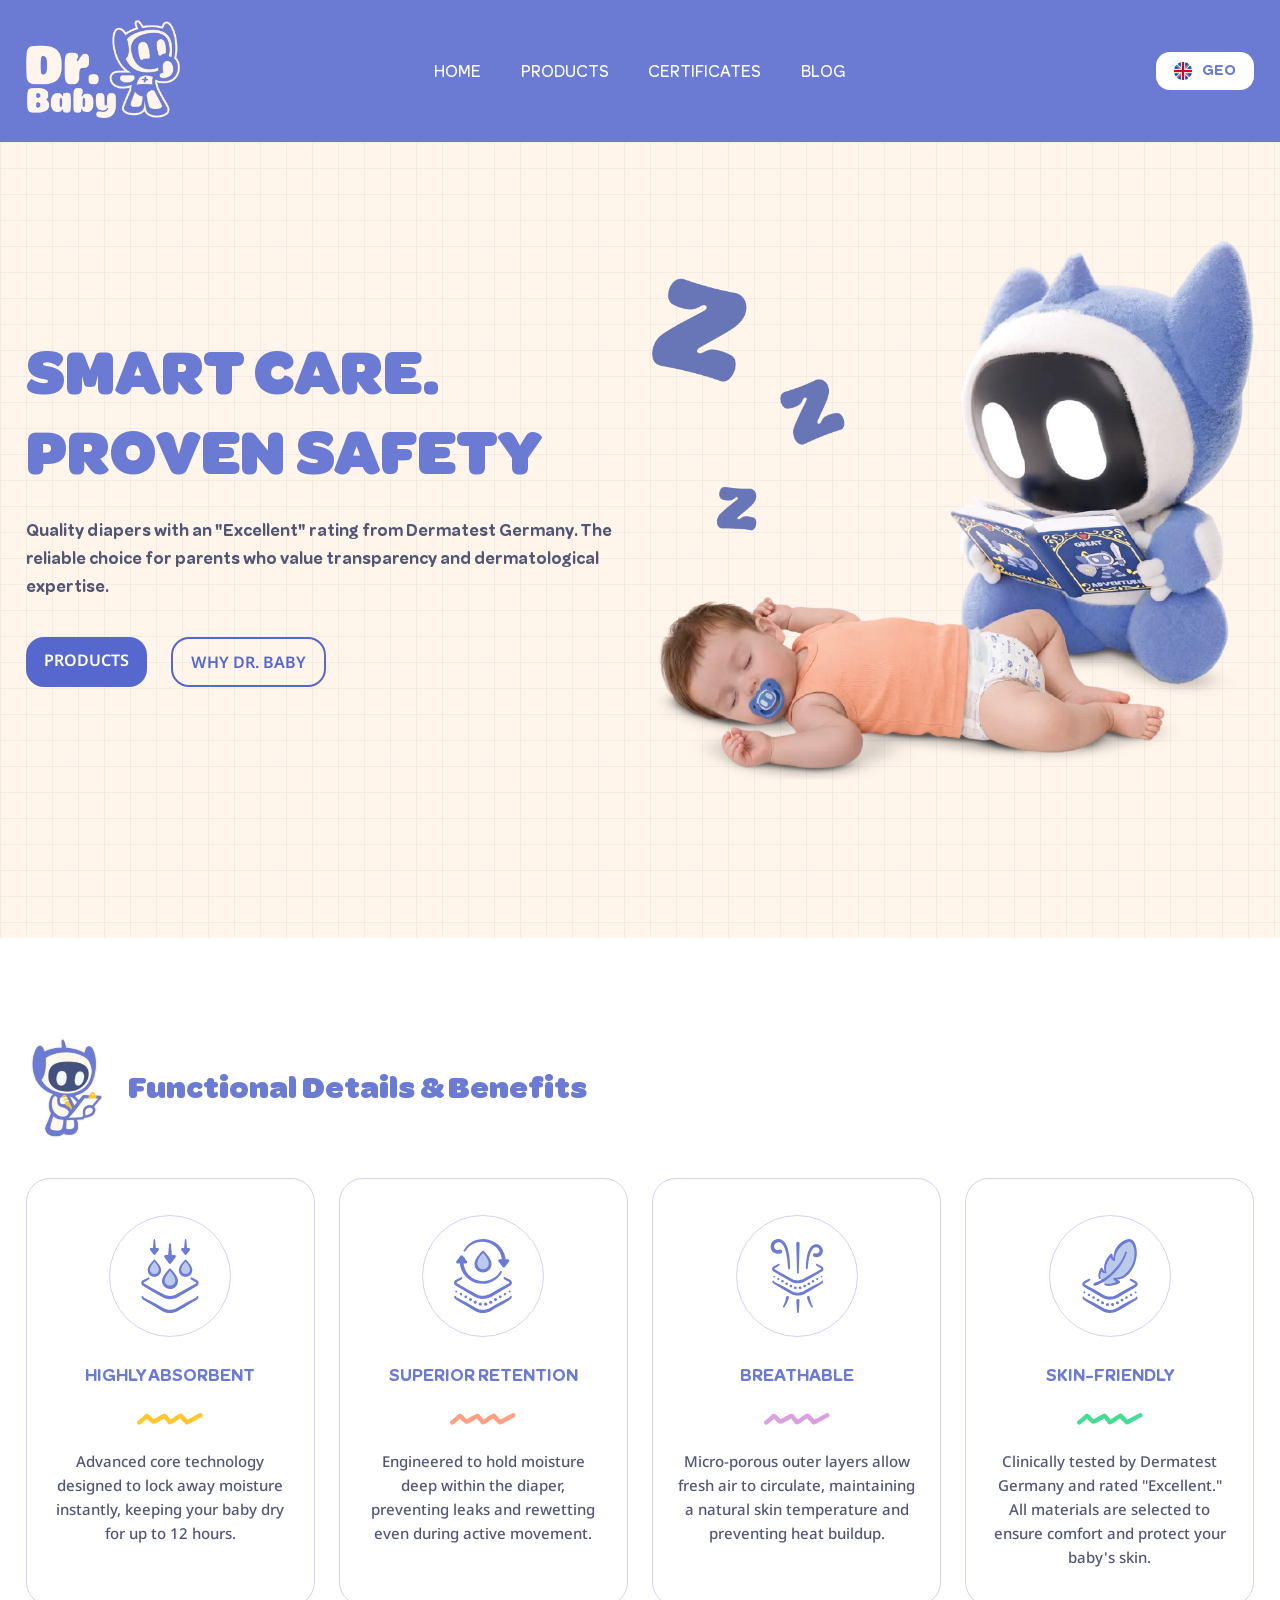
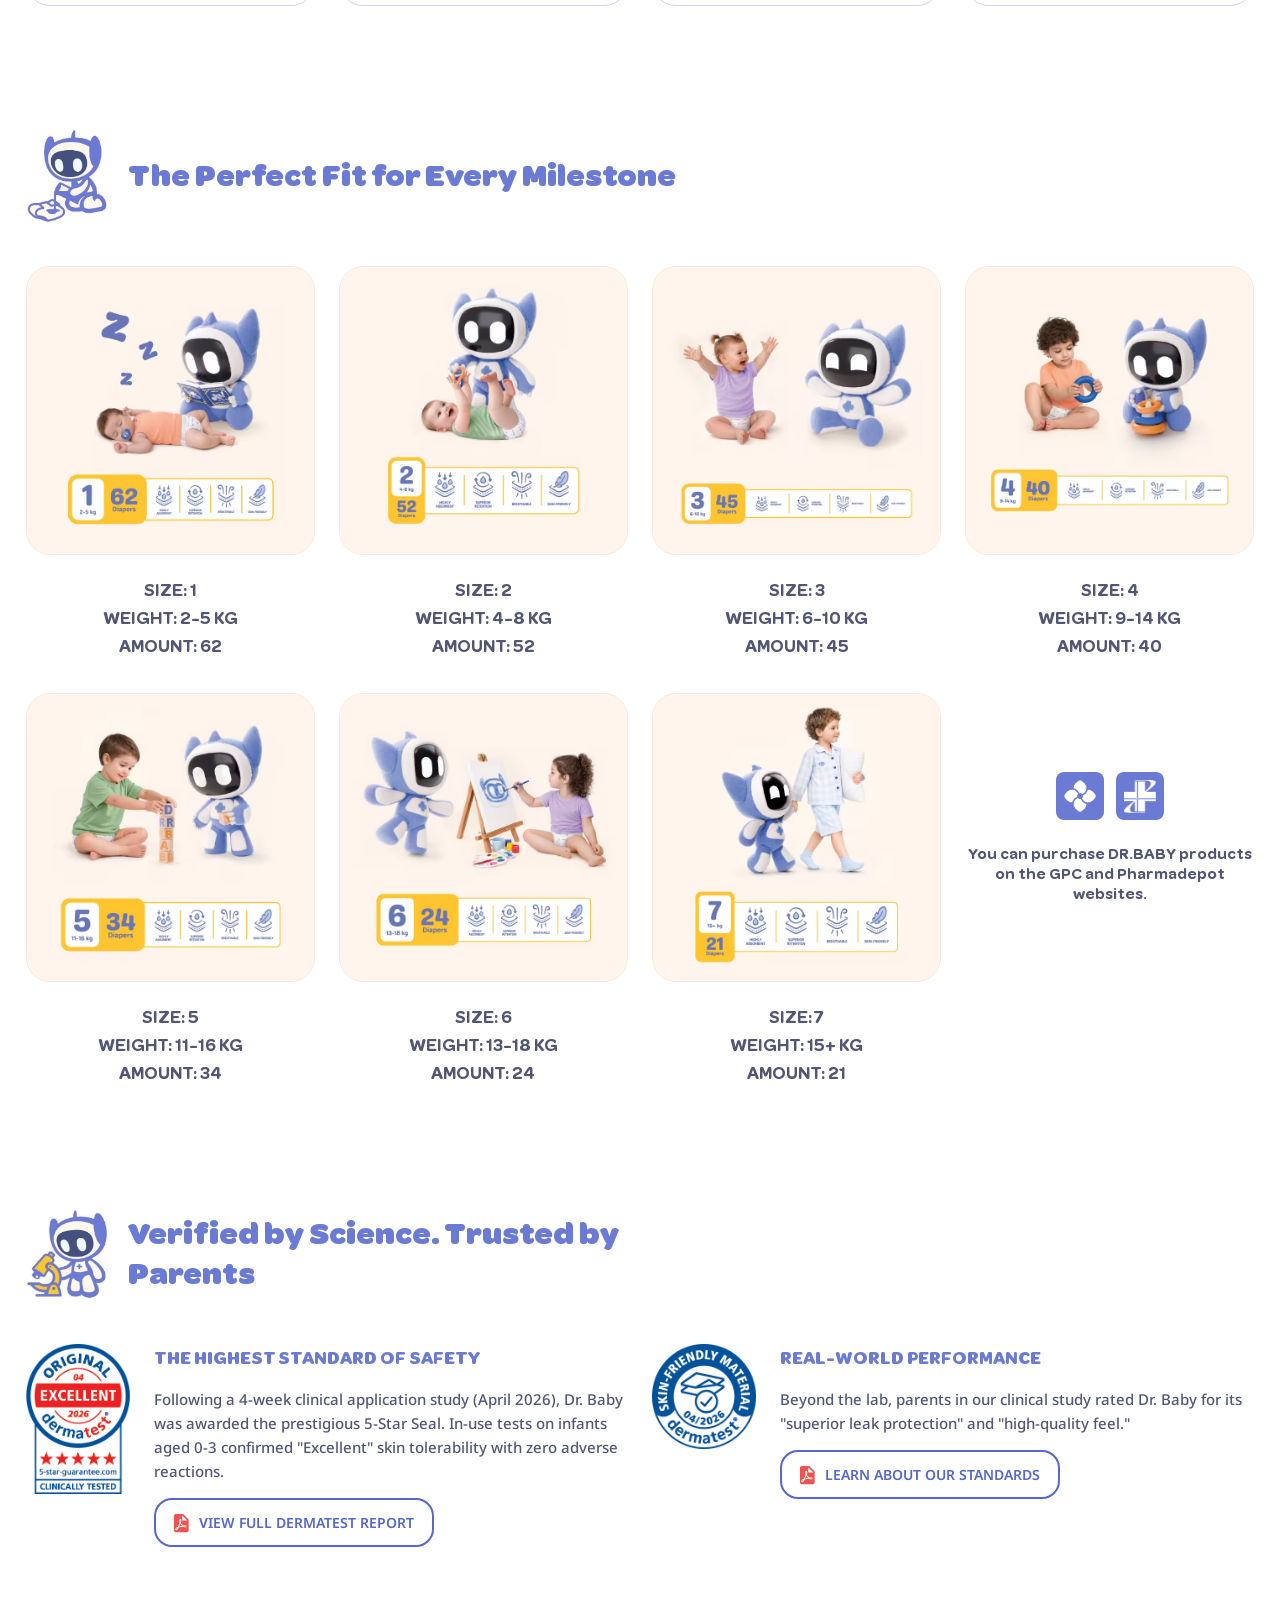
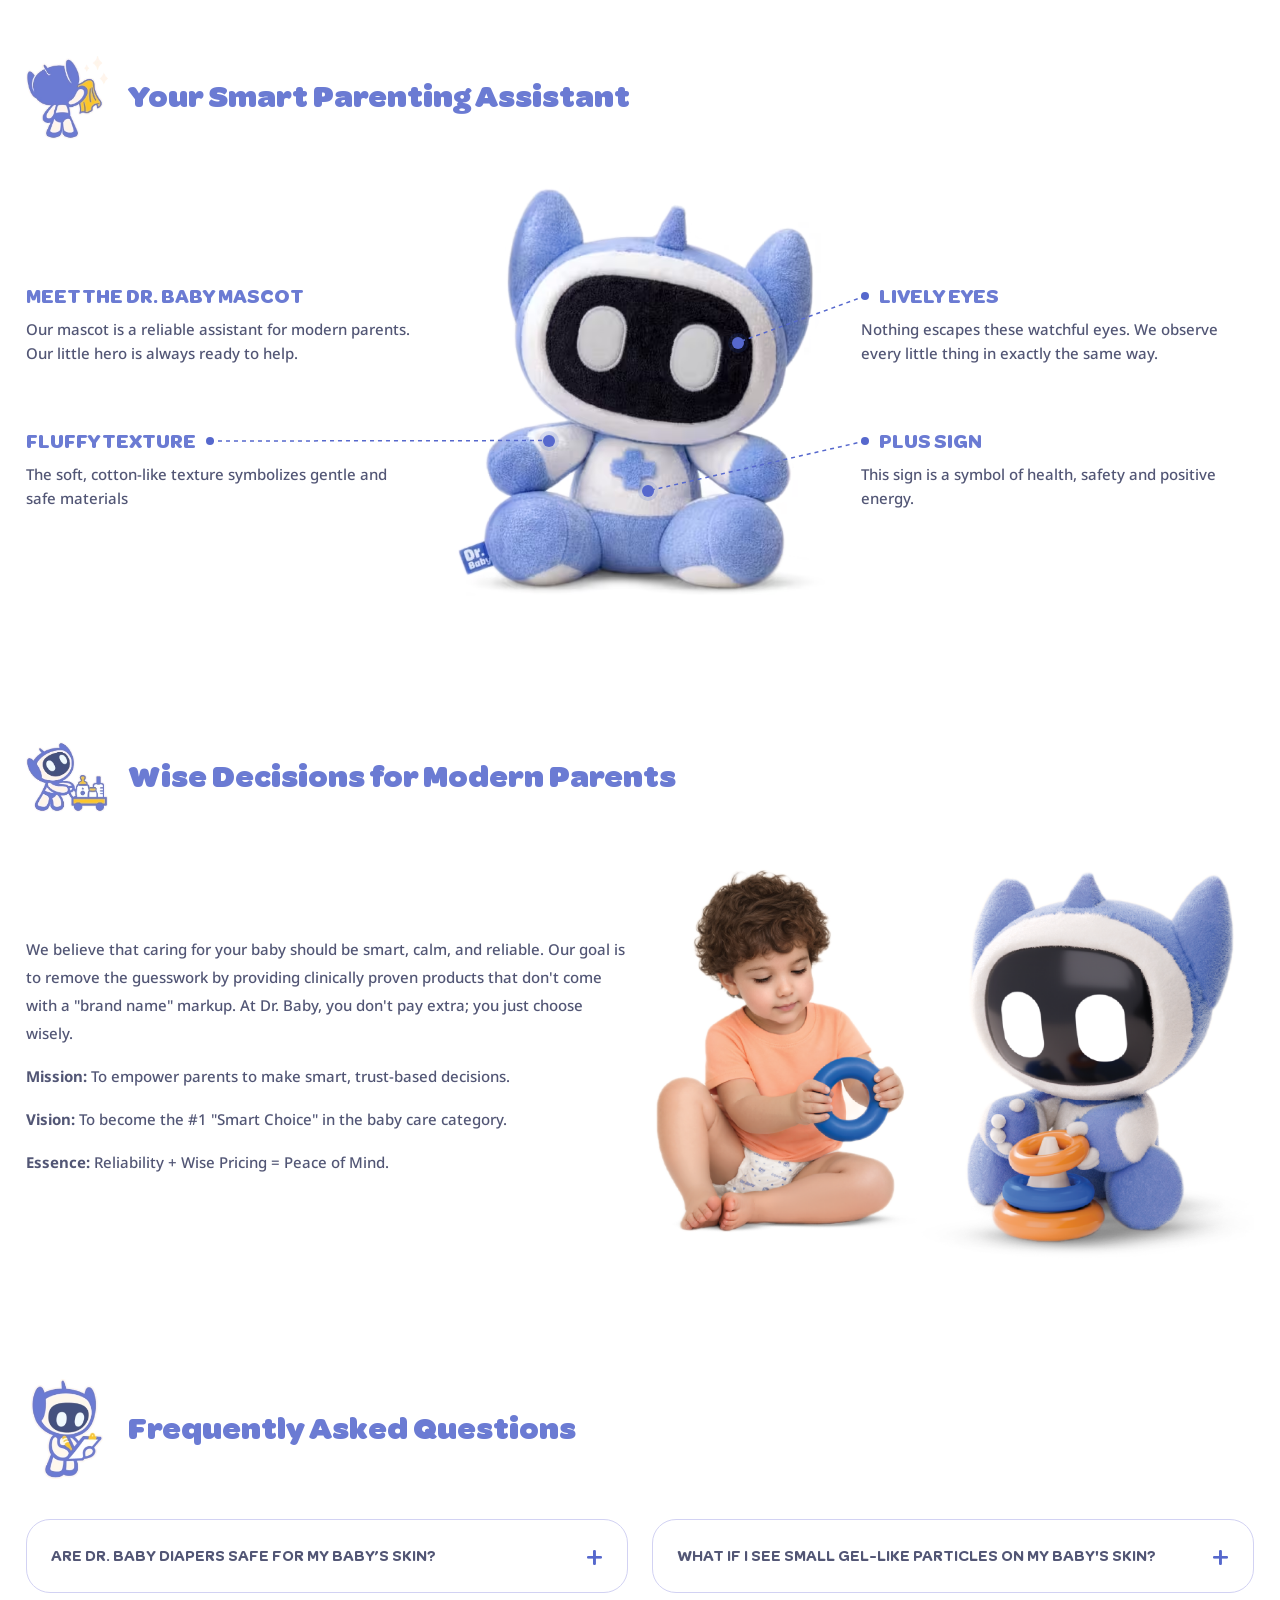
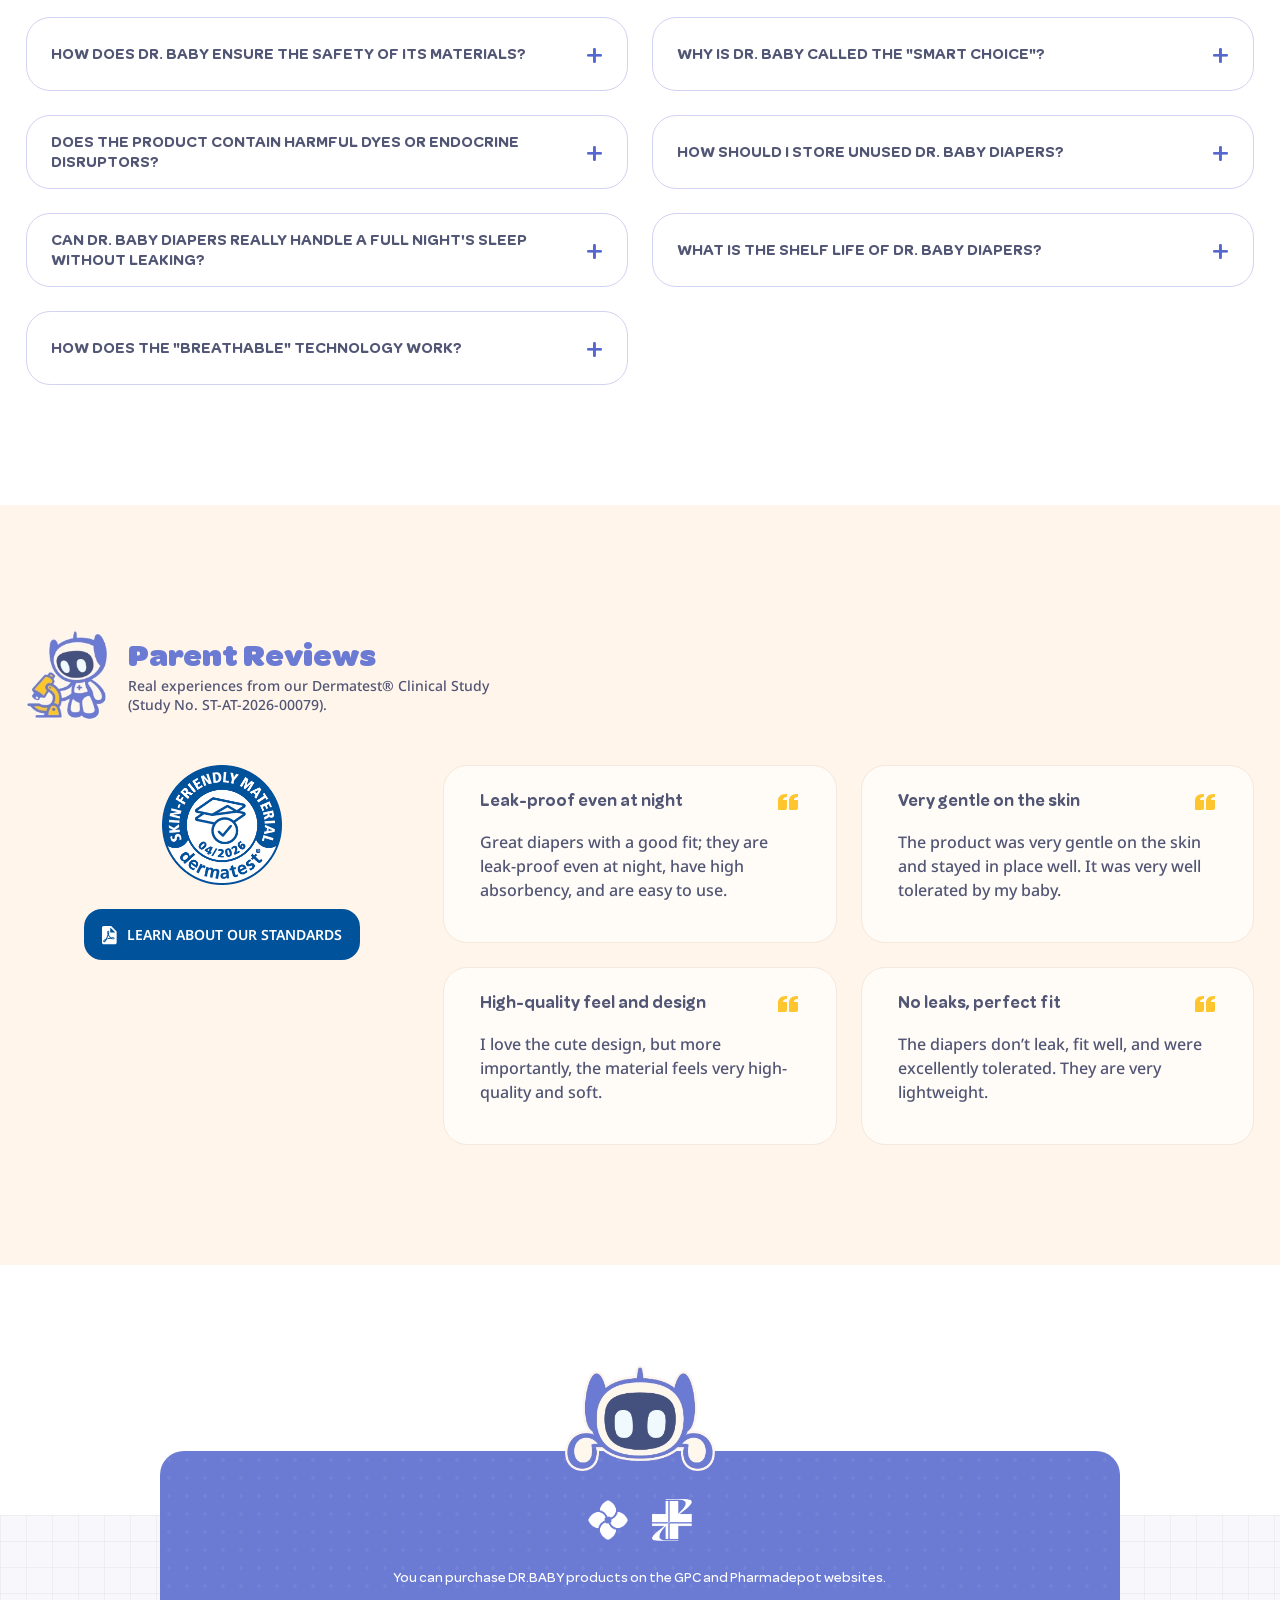
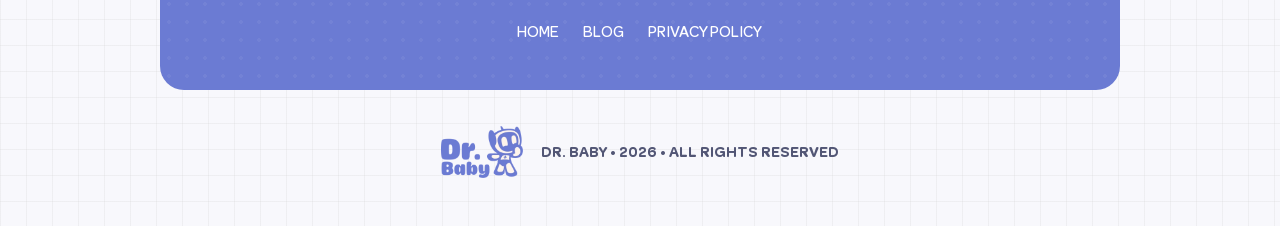
==== commit a9a32411: "Add files via upload" ====
--- a/index-en.html
+++ b/index-en.html
@@ -287,17 +287,17 @@
                             <div class="product-buy-info-div">
                                 <div class="product-buy-info">
                                     <div class="product-buy-logos-div">
-                                        <a href="#" target="_blank" class="product-buy-logo-a">
+                                       <a href="#" target="_blank" class="product-buy-logo-a">
                                             <img title="GPC"
                                             alt="GPC Logo"
                                             class="product-buy-logo"
-                                            src="assets/media/images/gpc-logo-blue.webp">
+                                            src="assets/media/images/gpc-logo-white.png">
                                         </a>
                                         <a href="#" target="_blank" class="product-buy-logo-a product-buy-logo-ph">
                                             <img title="Pharmadepot"
                                             alt="Pharmadepot Logo"
                                             class="product-buy-logo"
-                                            src="assets/media/images/pharmadepot-logo-color.svg">
+                                            src="assets/media/images/pharmadepot-logo-white.webp">
                                         </a>
                                     </div>
                                     <span class="product-buy-info-txt">You can purchase DR.BABY products on the GPC and Pharmadepot websites.</span>
@@ -370,31 +370,55 @@
             <section class="mascot-section">
                 <div class="mascot-section-ui container">
 
-                    <div class="about-mascot-content grid grid-2">
-                        
-                        <div class="about-mascot-content-lft">
-
-                            <div class="section-header mascot-section-header">
-                                <div class="section-header-lft">
-                                    <div class="section-mascot mascot-section-mascot"></div>
-                                    <h3 class="section-header-h3">Your Smart Parenting Assistant</h3>
-                                </div>
-                            </div>
-
-                            <div class="about-mascot-txt-div">
-                                <p class="about-mascot-txt">The Dr. Baby mascot is the heart of our identity—a highly intelligent and caring robotic helper designed for the modern parent. It perfectly embodies our philosophy: combining smart diaper technology with the gentle touch your baby deserves.
-                                    <br><b>Soft & Safe:</b> Its plush texture reflects the supreme comfort of our materials. 
-                                    <br><b>Alert & Aware:</b> Its expressive eyes symbolize our dedication to alertness, safety, and hygiene.
- 
-                                    <br><b>The Plus Symbol:</b> The icon on its chest represents health, positive energy, and the added value of our smart protection. 
-                                </p>
-                            </div>
-                        
-                        </div>
-                        
-                        <div class="about-mascot-content-rgt">
-                            <div class="about-mascot-3d-mascot"></div>
-                        </div>
+                    <div class="section-header mascot-section-header">
+                        <div class="section-header-lft">
+                            <div class="section-mascot mascot-section-mascot"></div>
+                            <h3 class="section-header-h3">Your Smart Parenting Assistant</h3>
+                        </div>
+                    </div>
+
+                    <div class="diagram" id="diagram">
+
+                        <div class="col left">
+                            <div class="feature">
+                                <span>Meet the Dr. Baby Mascot</span>
+                                <p>Our mascot is a reliable assistant for modern parents. Our little hero is always ready to help.</p>
+                            </div>
+                            <div class="feature" data-dot="dot-cuff">
+                                <span><div class="bullet"></div>Fluffy texture</span>
+                                <p>The soft, cotton-like texture symbolizes gentle and safe materials</p>
+                            </div>
+                        </div>
+
+                        <div class="image-col">
+                            <div class="image-wrap" id="imageWrap">
+
+                                <img 
+                                alt=""
+                                title=""
+                                class="mascot-section-toy-img"
+                                src="assets/media/images/Mascot-Toy-Transparent-W-Shadows.avif" >
+
+                                <span class="dot" id="dot-eye"></span>
+                                <span class="dot" id="dot-cross"></span>
+                                <span class="dot" id="dot-cuff"></span>
+                            
+                            </div>
+                        </div>
+
+                        <!-- RIGHT TEXT -->
+                        <div class="col right">
+                            <div class="feature" data-dot="dot-eye">
+                                <span><div class="bullet"></div>lively eyes</span>
+                                <p>Nothing escapes these watchful eyes. We observe every little thing in exactly the same way.</p>
+                            </div>
+                            <div class="feature" data-dot="dot-cross">
+                                <span><div class="bullet"></div>Plus Sign</span>
+                                <p>This sign is a symbol of health, safety and positive energy.</p>
+                            </div>
+                        </div>
+
+                        <svg class="connectors" id="connectors"></svg>
                     
                     </div>
 
@@ -668,13 +692,13 @@
                                     <img title="GPC"
                                     alt="GPC Logo"
                                     class="footer-buy-logo"
-                                    src="assets/media/images/gpc-logo-white.webp">
+                                    src="assets/media/images/gpc-logo-white.png">
                                 </a>
                                 <a href="#" target="_blank" class="footer-buy-logo-a footer-buy-logo-ph">
                                     <img title="Pharmadepot"
                                     alt="Pharmadepot Logo"
                                     class="footer-buy-logo"
-                                    src="assets/media/images/pharmadepot-logo-white.svg">
+                                    src="assets/media/images/pharmadepot-logo-white.webp">
                                 </a>
                             </div>
                             <span class="footer-info-txt">You can purchase DR.BABY products on the GPC and Pharmadepot websites.</span>
--- a/assets/css/main.css
+++ b/assets/css/main.css
@@ -87,7 +87,7 @@
 
 .hero-section { padding: var(--section-padding-06-12); }
 .features-section { padding: var(--section-padding-10-12); }
-.certificates-section-v2 { padding: var(--section-padding-12-06); }
+.certificates-section-v2 { padding: var(--section-padding-12-10); }
 .about-us-section { padding: var(--section-padding-12-12); }
 .faq-section { padding: var(--section-padding-0-12) }
 .ratings-section { padding: var(--section-padding-12-12); }
@@ -538,8 +538,7 @@
     align-items: center;
 }
 
-.product-card-info-txt,
-.product-claim {
+.product-card-info-txt {
     font-size: 18px;
     color: var(--main-txt);
     text-transform: uppercase;
@@ -548,6 +547,46 @@
     font-weight: var(--font-weight-semibold);
 }
 
+.product-buy-info-div {
+    display: flex;
+    aspect-ratio: 1 / 1;
+    flex-direction: column;
+    justify-content: center;
+}
+
+.product-buy-info {
+    display: flex;
+    gap: 24px;
+    text-align: center;
+    flex-direction: column;
+}
+
+.product-buy-info-txt {
+    color: var(--main-txt);
+    font-family: var(--font-primary);
+    font-weight: var(--font-weight-semibold);
+}
+
+.product-buy-logos-div {
+    display: flex;
+    gap: 12px;
+    justify-content: center;
+}
+
+.product-buy-logo-a {
+    display: block;
+    width: 32px;
+    height: 32px;
+    padding: 8px;
+    border-radius: 8px;
+    text-decoration: none;
+    background-color: #6B7BD3;
+}
+
+.product-buy-logo {
+    width: 100%;
+}
+
 /*
 |---------------------------------------------------------
 | CERTIFICATES SECTION                             1440PX
@@ -570,30 +609,31 @@
     grid-column: span 3; 
 }
 
-.certificate {
+.certificate-v1 {
     display: flex;
     gap: 24px;
-}
-
-.certificate-image-div {
-    width: 15%;
+    flex-direction: row;
+}
+
+.certificate-v1-image-div {
+    width: 18%;
     height: auto;
 }
 
-.certificate-image {
-    width: 100%;
+.certificate-image-v1 {
+    width: 100%;
+    height: auto;
+}
+
+.certificate-info-v1 {
+    display: flex;
+    width: 82%;
+    flex-direction: column;
+    align-items: flex-start;
 }
 
 .certificates-btn {
     width: auto;
-}
-
-.certificate-info {
-    width: 85%;
-    display: flex;
-    gap: 6px;
-    flex-direction: column;
-    align-items: flex-start;
 }
 
 .certificate-title {
@@ -625,72 +665,116 @@
 
 /*
 |---------------------------------------------------------
-| CERTIFICATES SECTION V2                          1440PX
+| ABOUT MASCOT SECTION                             1440PX
 |---------------------------------------------------------
 |
 */
 
-.certificate-v1 {
-    display: flex;
-    gap: 24px;
-    flex-direction: row;
-}
-
-.certificate-v1-image-div {
-    width: 26%;
-    height: auto;
-}
-
-.certificate-image-v1 {
-    width: 100%;
-    height: auto;
-}
-
-.certificate-info-v1 {
-    display: flex;
-    width: 74%;
-    flex-direction: column;
-    align-items: flex-start;
-}
-
-/*
-|---------------------------------------------------------
-| ABOUT MASCOT SECTION                             1440PX
-|---------------------------------------------------------
-|
-*/
-
 .mascot-section-mascot {
     background-image: url('../media/images/drbaby-mascot-small-4.webp');
 }
 
-.about-mascot-content-lft {
-    display: flex;
+.diagram {
+    position: relative;              
+    display: grid;
+    gap: 24px;
+    justify-content: space-between;
+    grid-template-columns: repeat(3, 1fr);
+    grid-template-areas: "left image right";
+}
+
+.col {               
+    display: flex;
+    gap: 64px;
     flex-direction: column;
     justify-content: center;
 }
-
-.about-mascot-txt {
+  
+.col.left { 
+    grid-area: left; 
+}
+.col.right { 
+    grid-area: right; 
+}
+
+.feature span {
+    display: flex;
+    align-items: center;
+    gap: 10px;
+    font-size: 20px;
+    margin: 0 0 8px;
+    color: var(--main-purple);
+    font-family: var(--font-primary);
+    font-weight: var(--font-weight-bold);
+    text-transform: uppercase;
+    font-feature-settings: "case" on;
+}
+
+.col.left .feature span { 
+    flex-direction: row-reverse; 
+    justify-content: flex-end; 
+}
+
+.feature p {
+    margin: 0;
     font-size: 15px;
-    line-height: 28px;
-    margin-top: 0;
+    line-height: 24px;
     color: var(--main-txt);
     font-family: var(--font-regular);
     font-weight: var(--font-weight-medium);
 }
 
-.about-mascot-content-rgt {
-    max-height: 496px;
-}
-
-.about-mascot-3d-mascot {
+.col.left .feature p, .col.left .feature span { text-align: left; }
+
+.bullet {
+    width: 8px;
+    height: 8px;
+    border-radius: 50%;
+    background: var(--purple-darker);
+    flex: none;
+}
+
+.image-col { 
+    grid-area: image; 
+    position: relative; 
+}
+
+.image-wrap { 
+    position: relative; 
+    width: 100%; 
+}
+
+.mascot-section-toy-img {
+    width: 100%;
+}
+
+.dot {
+    position: absolute;
+    width: 12px;
+    height: 12px;
+    border-radius: 50%;
+    background: var(--purple-darker);
+    box-shadow: 0 0 0 4px rgba(47,87,201,0.15);
+    transform: translate(-50%,-50%);
+}
+
+#dot-eye { top:37%; left:75%; }
+#dot-cross { top:72.5%; left:52%; }
+#dot-cuff { top:60.5%; left:27%; }
+
+svg.connectors {
+    position: absolute;
+    inset: 0;
     width: 100%;
     height: 100%;
-    aspect-ratio:  617 / 496;
-    background-position: right;
-    background-repeat: no-repeat;
-    background-size: contain;
-    background-image: url('../media/images/drbaby-3d-mascot-6.webp');
+    pointer-events: none;
+    overflow: visible;
+}
+  
+.connector-line {
+    stroke: var(--purple-darker);
+    stroke-width: 1.5;
+    stroke-dasharray: 4 4;
 }
 
 /*
@@ -840,7 +924,6 @@
 
 .ratings-disclaimer-txt {
     font-size: 14px;
-    
     color: var(--main-txt);
     font-family: var(--font-regular);
     font-weight: var(--font-weight-mediumregular);
@@ -856,7 +939,7 @@
 .ratings-certificate-img {
     width: 100%;
     height: auto;
-    max-width: 180px;
+    max-width: 120px;
 }
 
 .ratings-btn {
@@ -954,7 +1037,30 @@
     background-size: 18px 18px;
 }
 
+.footer-buy-div {
+    display: flex;
+    gap: 24px;
+    flex-direction: column;
+    align-items: center;
+}
+
+.footer-buy-logos-div {
+    display: flex;
+    gap: 24px;
+    align-items: center;
+    justify-content: center;
+}
+
+.footer-buy-logo-a {
+    max-width: 40px;
+}
+
+.footer-buy-logo {
+    width: 100%;
+}
+
 .footer-info-txt {
+    font-size: 14px;
     margin-bottom: 36px;
     text-decoration: none;
     color: var(--full-white);
--- a/assets/css/responsive.css
+++ b/assets/css/responsive.css
@@ -269,24 +269,18 @@
     |
     */
 
-    .about-mascot-content {
-        grid-template-columns: repeat(3, 1fr);
-    }
-
-    .about-mascot-content-lft {
-        grid-column: span 2; 
-    }
-
-    .about-mascot-content-rgt {
-        max-height: none;
-        grid-column: span 1;
-    }
-
-    .about-mascot-3d-mascot {
-        width: 100%;
-        aspect-ratio: auto;
-        background-position: center;
-    }
+    .diagram {
+        display: block;
+    }
+
+    .image-col {
+        margin: 36px auto 24px;
+        max-width: 360px;
+    }
+
+    #dot-eye { top: 37%; left: 30%; }
+    #dot-cross { top: 72.5%; left: 52%; }
+    #dot-cuff { top: 10%; left: 27%; }
 
     /*
     |---------------------------------------------------------
@@ -368,18 +362,6 @@
     |
     */
 
-    .about-mascot-content {
-        gap: 24px 0;
-        grid-template-columns: repeat(1, 1fr);
-    }
-
-    .about-mascot-content-rgt {
-        min-height: 200px;
-    }
-
-    .about-mascot-3d-mascot {
-        background-position: center;
-    } 
 
     /*
     |---------------------------------------------------------
@@ -466,8 +448,6 @@
         width: 100px;
     }
 
-
-
     /*
     |---------------------------------------------------------
     | HERO SECTION                                      568PX
@@ -493,7 +473,15 @@
     */
 
     .features-cards {
-        grid-template-columns: repeat(1, 1fr);
+        gap: 12px;
+        overflow-x: scroll;
+        grid-template-columns: unset;
+        grid-auto-flow: column;
+        grid-auto-columns: 1fr;
+    }
+
+    .features-card {
+        min-width: 300px
     }
 
     /*
@@ -504,40 +492,20 @@
     */
 
     .product-cards {
-        grid-template-columns: repeat(1, 1fr);
+        gap: 12px;
+        overflow-x: scroll;
+        grid-template-columns: unset;
+        grid-auto-flow: column;
+        grid-auto-columns: 1fr;
+    }
+
+    .product-card {
+        min-width: 300px;
     }
 
     /*
     |---------------------------------------------------------
     | CERTIFICATES SECTION                             568PX
-    |---------------------------------------------------------
-    |
-    */
-
-    .certificate {
-        flex-direction: column;
-    }
-
-    .certificate-image-div {
-        width: 100%;
-        justify-content: center;
-        align-items: center;
-        text-align: center;
-    }
-
-    .certificate-image {
-        max-width: 140px;
-    }
-
-    .certificate-info {
-        width: 100%;
-        text-align: center;
-        align-items: center;
-    }
-
-    /*
-    |---------------------------------------------------------
-    | CERTIFICATES SECTION V2                           568PX
     |---------------------------------------------------------
     |
     */
@@ -570,13 +538,25 @@
     |
     */
     
-    .about-mascot-txt  {
-        text-align: center;
-    }
-
-    /*
-    |---------------------------------------------------------
-    | ABOUT US SECTION                                 1024PX
+    .col {               
+        gap: 24px;
+    }
+
+    .feature, .feature p, .col.left .feature p, .col.left .feature span {
+        text-align: center;
+    }
+
+    .feature span {
+        display: unset;
+    }
+
+    .bullet, .dot, #connectors {
+         display: none;
+    }
+
+    /*
+    |---------------------------------------------------------
+    | ABOUT US SECTION                                  568PX
     |---------------------------------------------------------
     |
     */
@@ -587,6 +567,25 @@
 
     /*
     |---------------------------------------------------------
+    | RATINGS SECTION                                   568PX
+    |---------------------------------------------------------
+    |
+    */
+
+    .ratings-ui-rgt {
+        gap: 12px;
+        overflow-x: scroll;
+        grid-template-columns: unset;
+        grid-auto-flow: column;
+        grid-auto-columns: 1fr;
+    }
+
+    .rating-card {
+        min-width: 300px;
+    }
+
+    /*
+    |---------------------------------------------------------
     | MAIN FOOTER                                       568PX
     |---------------------------------------------------------
     |
